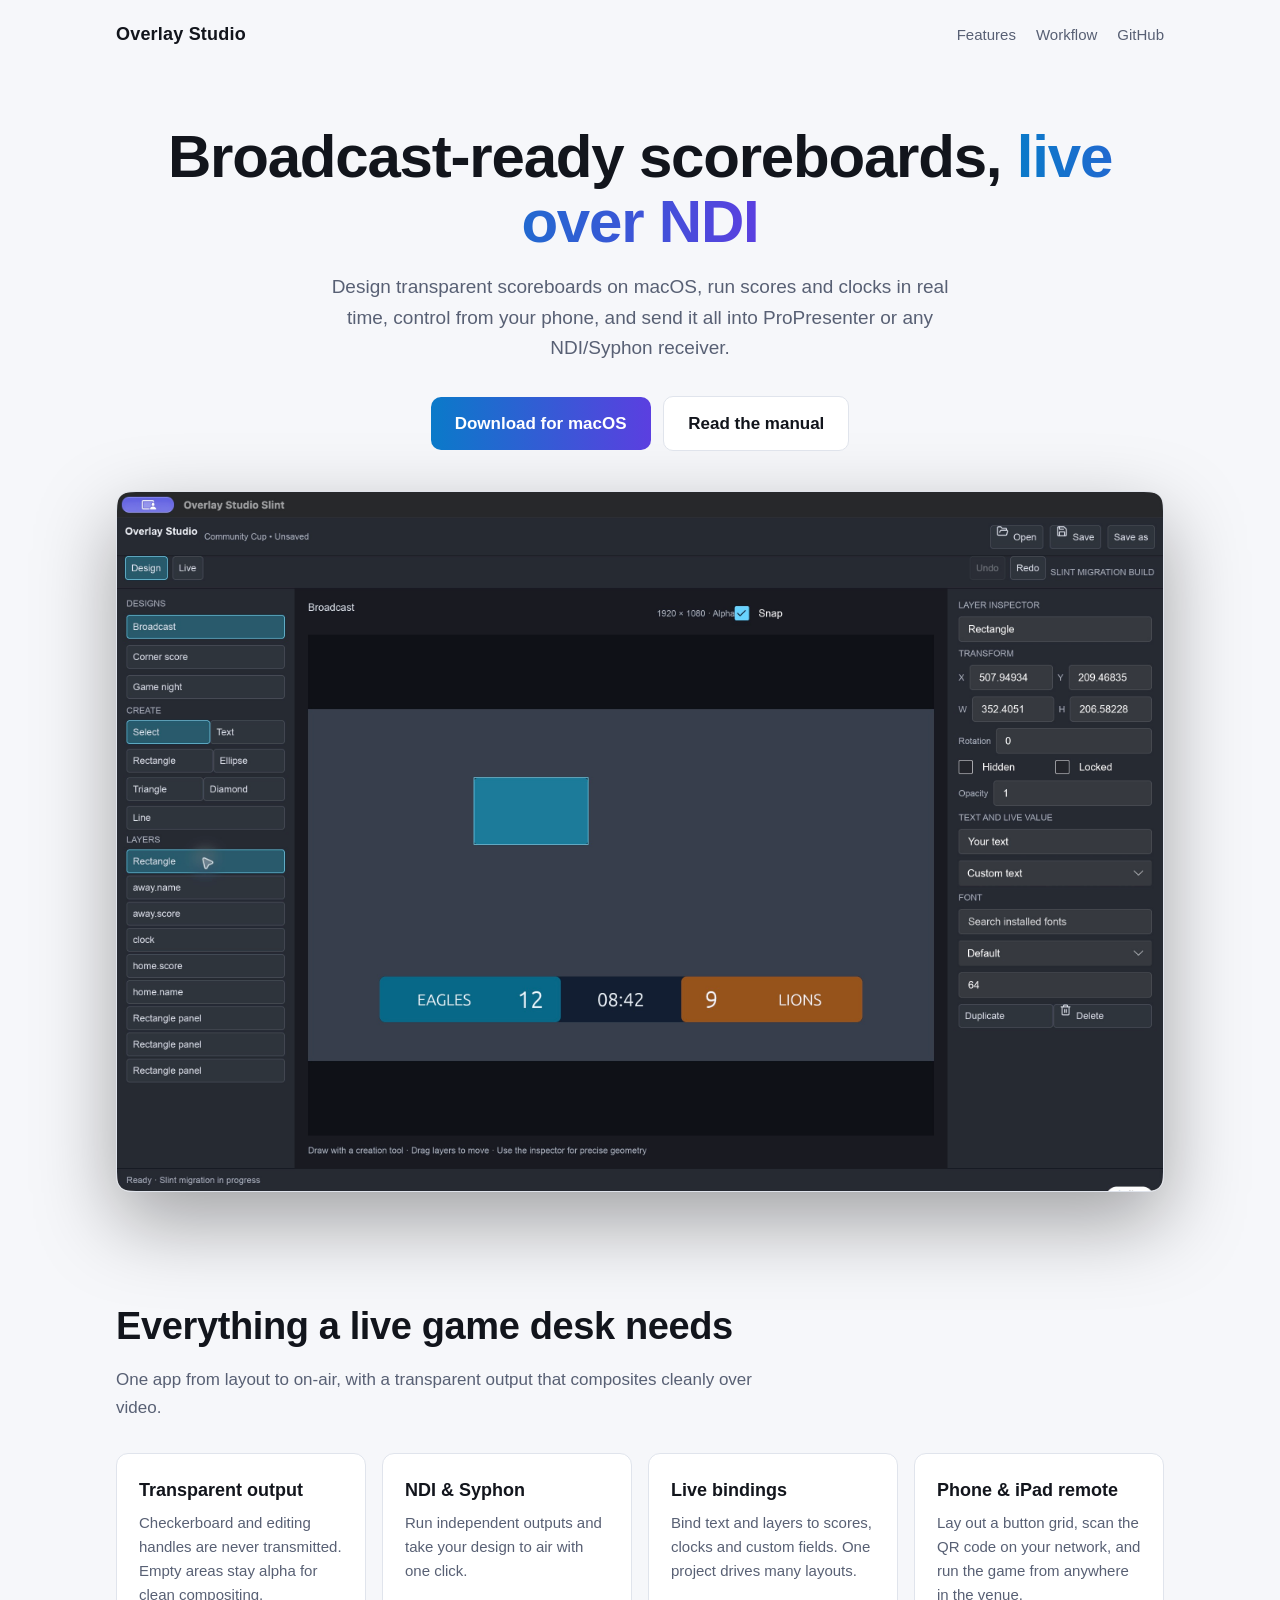
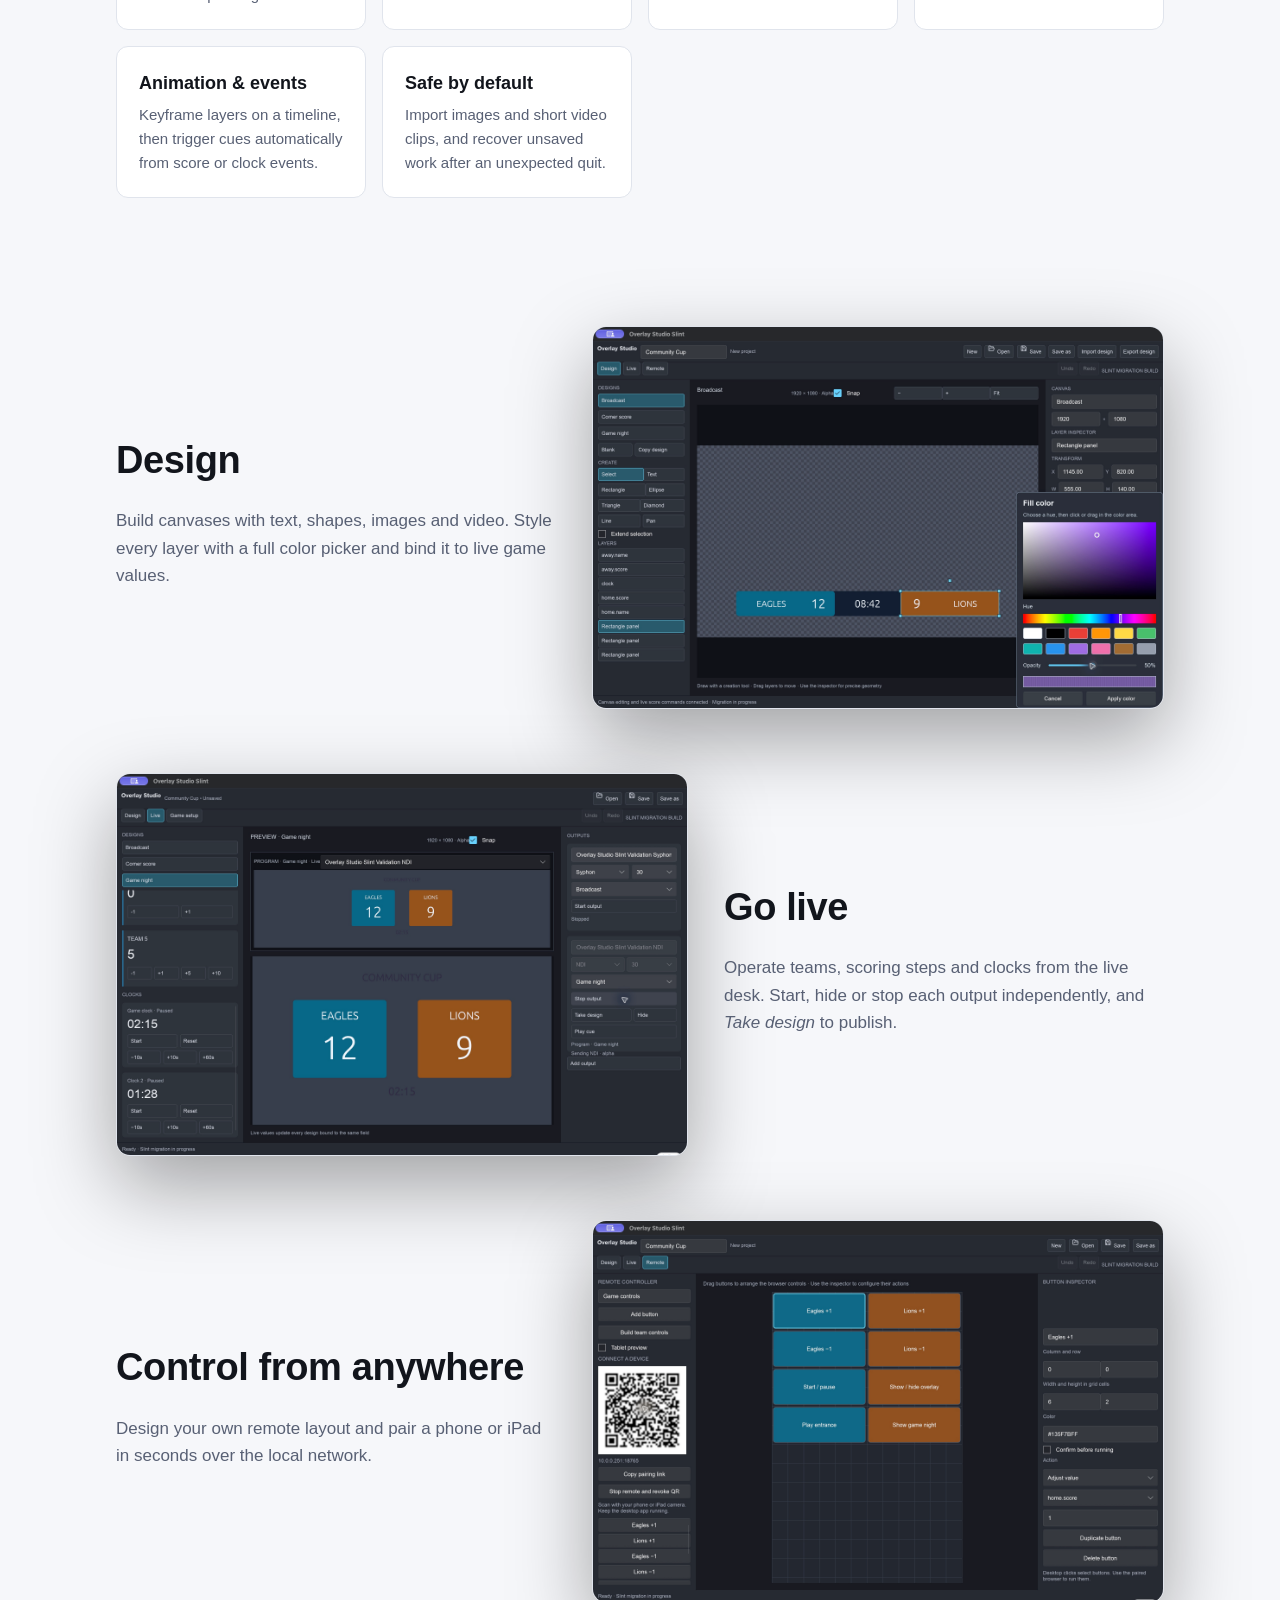
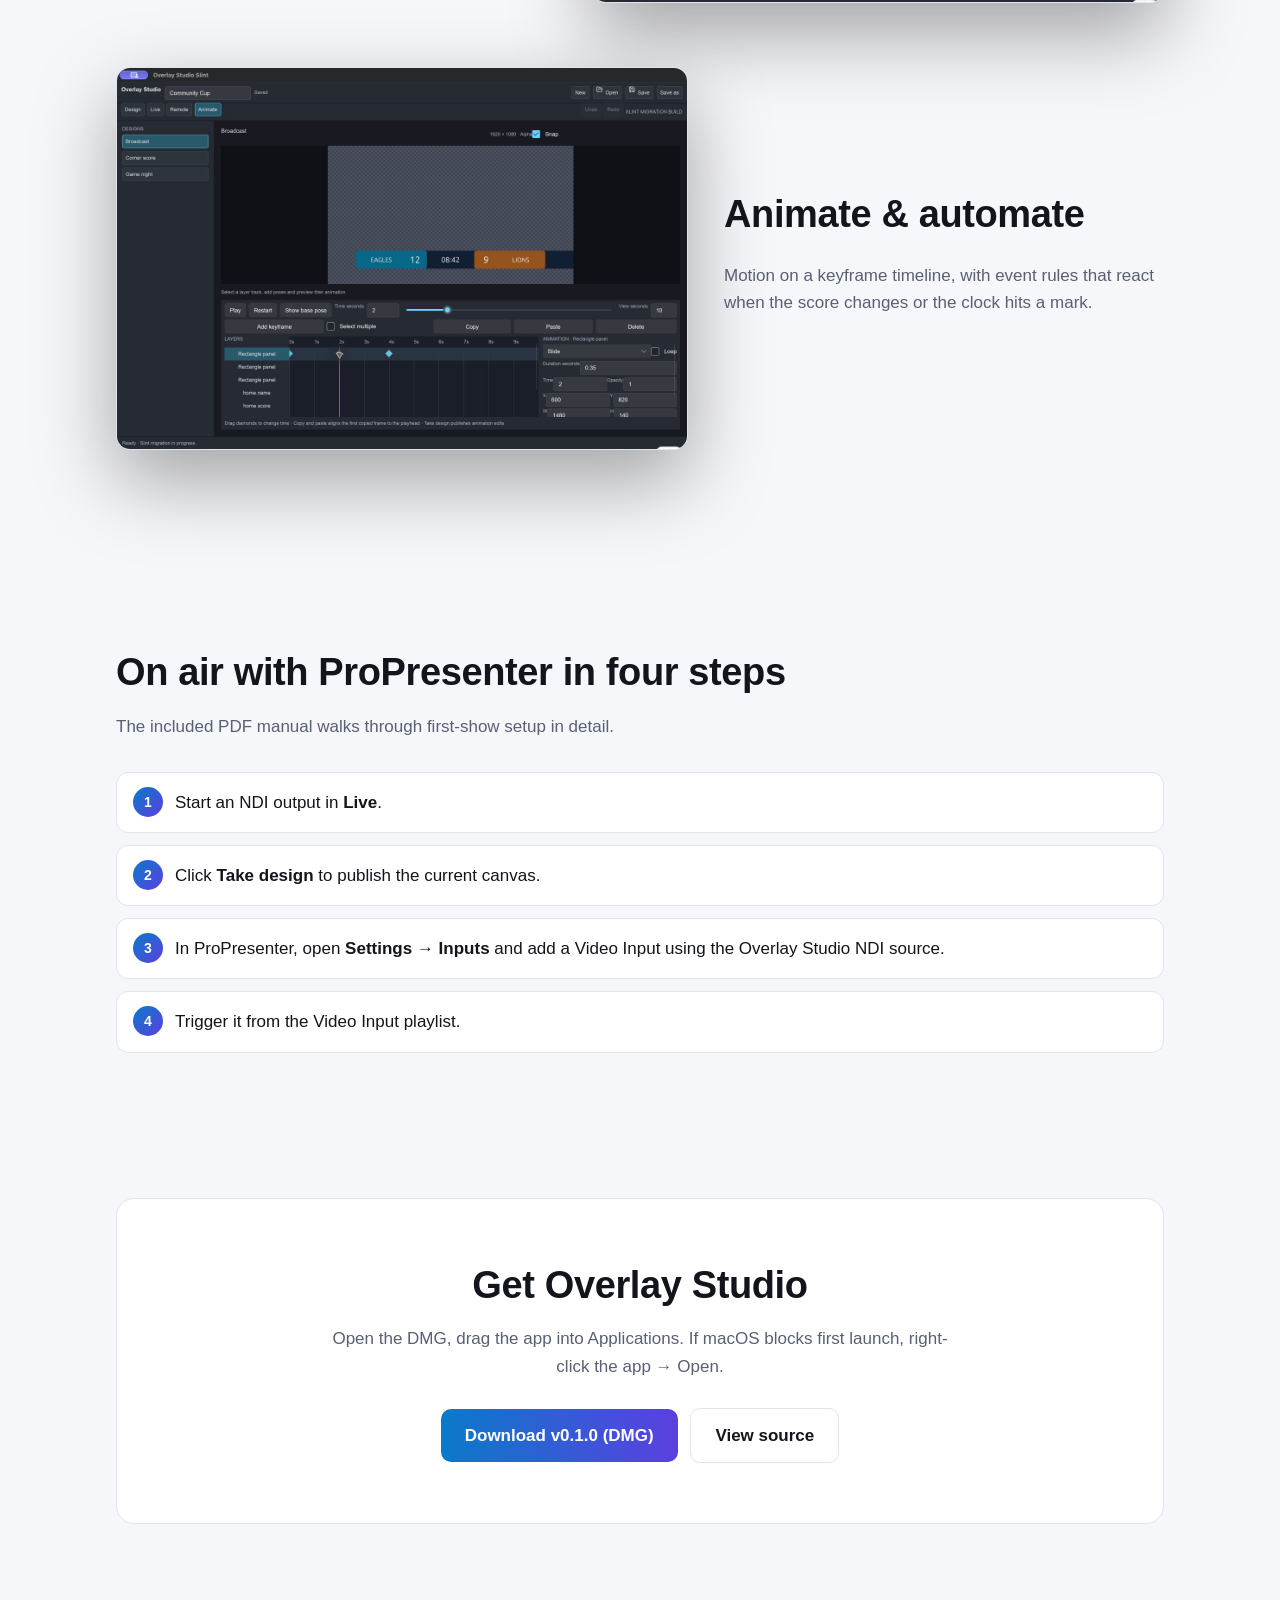
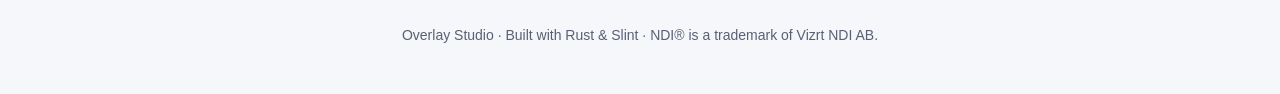
==== docs/index.html @ e518742d "Add GitHub Pages landing page. Co-Authored-By: Claude Sonnet 5.5 <noreply@anthropic.com>" ====
<!doctype html>
<html lang="en">
<head>
<meta charset="utf-8">
<meta name="viewport" content="width=device-width,initial-scale=1">
<title>Overlay Studio — Live scoreboards over NDI &amp; Syphon</title>
<meta name="description" content="Design transparent scoreboards on macOS, run scores and clocks live, control from a phone, and send graphics over NDI or Syphon into ProPresenter.">
<meta property="og:title" content="Overlay Studio">
<meta property="og:description" content="Transparent live scoreboards for macOS, sent over NDI or Syphon.">
<meta property="og:image" content="manual/screenshots/11-slint-designer.png">
<style>
:root{--bg:#0b0d12;--panel:#141821;--line:#232937;--text:#e8ebf2;--mute:#9aa3b5;--accent:#4cc2ff;--accent2:#7c5cff}
@media (prefers-color-scheme:light){:root{--bg:#f6f7fa;--panel:#fff;--line:#e0e4ec;--text:#12151c;--mute:#586074;--accent:#0a7ac9;--accent2:#5b3fe0}}
*{box-sizing:border-box}
body{margin:0;background:var(--bg);color:var(--text);font:17px/1.6 -apple-system,BlinkMacSystemFont,"Inter","Segoe UI",sans-serif}
a{color:var(--accent)}
.wrap{max-width:1080px;margin:0 auto;padding:0 16px}
nav{display:flex;justify-content:space-between;align-items:center;padding:20px 0}
nav b{font-size:18px;letter-spacing:.2px}
nav a{color:var(--mute);text-decoration:none;margin-left:20px;font-size:15px}
.hero{text-align:center;padding:56px 0 40px}
.hero h1{font-size:clamp(34px,6vw,60px);line-height:1.08;margin:0 0 18px;letter-spacing:-.02em}
.hero h1 span{background:linear-gradient(90deg,var(--accent),var(--accent2));-webkit-background-clip:text;background-clip:text;color:transparent}
.hero p{max-width:640px;margin:0 auto 28px;color:var(--mute);font-size:19px}
.btn{display:inline-block;padding:13px 24px;border-radius:10px;font-weight:600;text-decoration:none;margin:4px}
.btn.p{background:linear-gradient(90deg,var(--accent),var(--accent2));color:#fff}
.btn.s{border:1px solid var(--line);color:var(--text);background:var(--panel)}
.shot{border:1px solid var(--line);border-radius:14px;overflow:hidden;box-shadow:0 30px 80px rgba(0,0,0,.35);background:var(--panel)}
.shot img{display:block;width:100%;height:auto}
.hero .shot{margin-top:36px}
section{padding:64px 0}
h2{font-size:clamp(26px,4vw,38px);letter-spacing:-.01em;margin:0 0 10px}
.lead{color:var(--mute);margin:0 0 32px;max-width:640px}
.grid{display:grid;grid-template-columns:repeat(auto-fit,minmax(240px,1fr));gap:16px}
.card{background:var(--panel);border:1px solid var(--line);border-radius:12px;padding:22px}
.card h3{margin:0 0 6px;font-size:18px}
.card p{margin:0;color:var(--mute);font-size:15px}
.row{display:grid;grid-template-columns:1fr 1.3fr;gap:36px;align-items:center;margin-bottom:64px}
.row.rev{grid-template-columns:1.3fr 1fr}.row.rev .txt{order:2}
.row p{color:var(--mute)}
.steps{counter-reset:s;list-style:none;padding:0;display:grid;gap:12px}
.steps li{counter-increment:s;background:var(--panel);border:1px solid var(--line);border-radius:12px;padding:16px 18px 16px 58px;position:relative}
.steps li::before{content:counter(s);position:absolute;left:16px;top:14px;width:30px;height:30px;border-radius:50%;background:linear-gradient(135deg,var(--accent),var(--accent2));color:#fff;display:grid;place-items:center;font-weight:700;font-size:14px}
.cta{text-align:center;background:var(--panel);border:1px solid var(--line);border-radius:18px;padding:56px 20px}
footer{padding:36px 0 48px;color:var(--mute);font-size:14px;text-align:center}
@media(max-width:760px){.row,.row.rev{grid-template-columns:1fr}.row.rev .txt{order:0}nav a{margin-left:12px}}
</style>
</head>
<body>
<div class="wrap">
<nav><b>Overlay Studio</b><div><a href="#features">Features</a><a href="#workflow">Workflow</a><a href="https://github.com/juandozuna/overlay-studio">GitHub</a></div></nav>

<header class="hero">
<h1>Broadcast-ready scoreboards, <span>live over NDI</span></h1>
<p>Design transparent scoreboards on macOS, run scores and clocks in real time, control from your phone, and send it all into ProPresenter or any NDI/Syphon receiver.</p>
<a class="btn p" href="https://github.com/juandozuna/overlay-studio/releases/tag/v0.1.0">Download for macOS</a>
<a class="btn s" href="manual/output/Overlay%20Studio%20Instruction%20Manual.pdf">Read the manual</a>
<div class="shot"><img src="manual/screenshots/11-slint-designer.png" alt="Overlay Studio design workspace with a scoreboard canvas"></div>
</header>

<section id="features">
<h2>Everything a live game desk needs</h2>
<p class="lead">One app from layout to on-air, with a transparent output that composites cleanly over video.</p>
<div class="grid">
<div class="card"><h3>Transparent output</h3><p>Checkerboard and editing handles are never transmitted. Empty areas stay alpha for clean compositing.</p></div>
<div class="card"><h3>NDI &amp; Syphon</h3><p>Run independent outputs and take your design to air with one click.</p></div>
<div class="card"><h3>Live bindings</h3><p>Bind text and layers to scores, clocks and custom fields. One project drives many layouts.</p></div>
<div class="card"><h3>Phone &amp; iPad remote</h3><p>Lay out a button grid, scan the QR code on your network, and run the game from anywhere in the venue.</p></div>
<div class="card"><h3>Animation &amp; events</h3><p>Keyframe layers on a timeline, then trigger cues automatically from score or clock events.</p></div>
<div class="card"><h3>Safe by default</h3><p>Import images and short video clips, and recover unsaved work after an unexpected quit.</p></div>
</div>
</section>

<section id="tour">
<div class="row"><div class="txt"><h2>Design</h2><p>Build canvases with text, shapes, images and video. Style every layer with a full color picker and bind it to live game values.</p></div>
<div class="shot"><img loading="lazy" src="manual/screenshots/18-slint-color-picker.png" alt="Layer color picker"></div></div>
<div class="row rev"><div class="txt"><h2>Go live</h2><p>Operate teams, scoring steps and clocks from the live desk. Start, hide or stop each output independently, and <i>Take design</i> to publish.</p></div>
<div class="shot"><img loading="lazy" src="manual/screenshots/14-slint-live.png" alt="Live desk and outputs"></div></div>
<div class="row"><div class="txt"><h2>Control from anywhere</h2><p>Design your own remote layout and pair a phone or iPad in seconds over the local network.</p></div>
<div class="shot"><img loading="lazy" src="manual/screenshots/16-slint-remote.png" alt="Remote controller layout"></div></div>
<div class="row rev"><div class="txt"><h2>Animate &amp; automate</h2><p>Motion on a keyframe timeline, with event rules that react when the score changes or the clock hits a mark.</p></div>
<div class="shot"><img loading="lazy" src="manual/screenshots/19-slint-timeline.png" alt="Animation timeline"></div></div>
</section>

<section id="workflow">
<h2>On air with ProPresenter in four steps</h2>
<p class="lead">The included PDF manual walks through first-show setup in detail.</p>
<ol class="steps">
<li>Start an NDI output in <b>Live</b>.</li>
<li>Click <b>Take design</b> to publish the current canvas.</li>
<li>In ProPresenter, open <b>Settings → Inputs</b> and add a Video Input using the Overlay Studio NDI source.</li>
<li>Trigger it from the Video Input playlist.</li>
</ol>
</section>

<section>
<div class="cta"><h2>Get Overlay Studio</h2><p class="lead" style="margin:0 auto 24px">Open the DMG, drag the app into Applications. If macOS blocks first launch, right-click the app → Open.</p>
<a class="btn p" href="https://github.com/juandozuna/overlay-studio/releases/tag/v0.1.0">Download v0.1.0 (DMG)</a>
<a class="btn s" href="https://github.com/juandozuna/overlay-studio">View source</a></div>
</section>
<footer>Overlay Studio · Built with Rust &amp; Slint · NDI® is a trademark of Vizrt NDI AB.</footer>
</div>
</body>
</html>
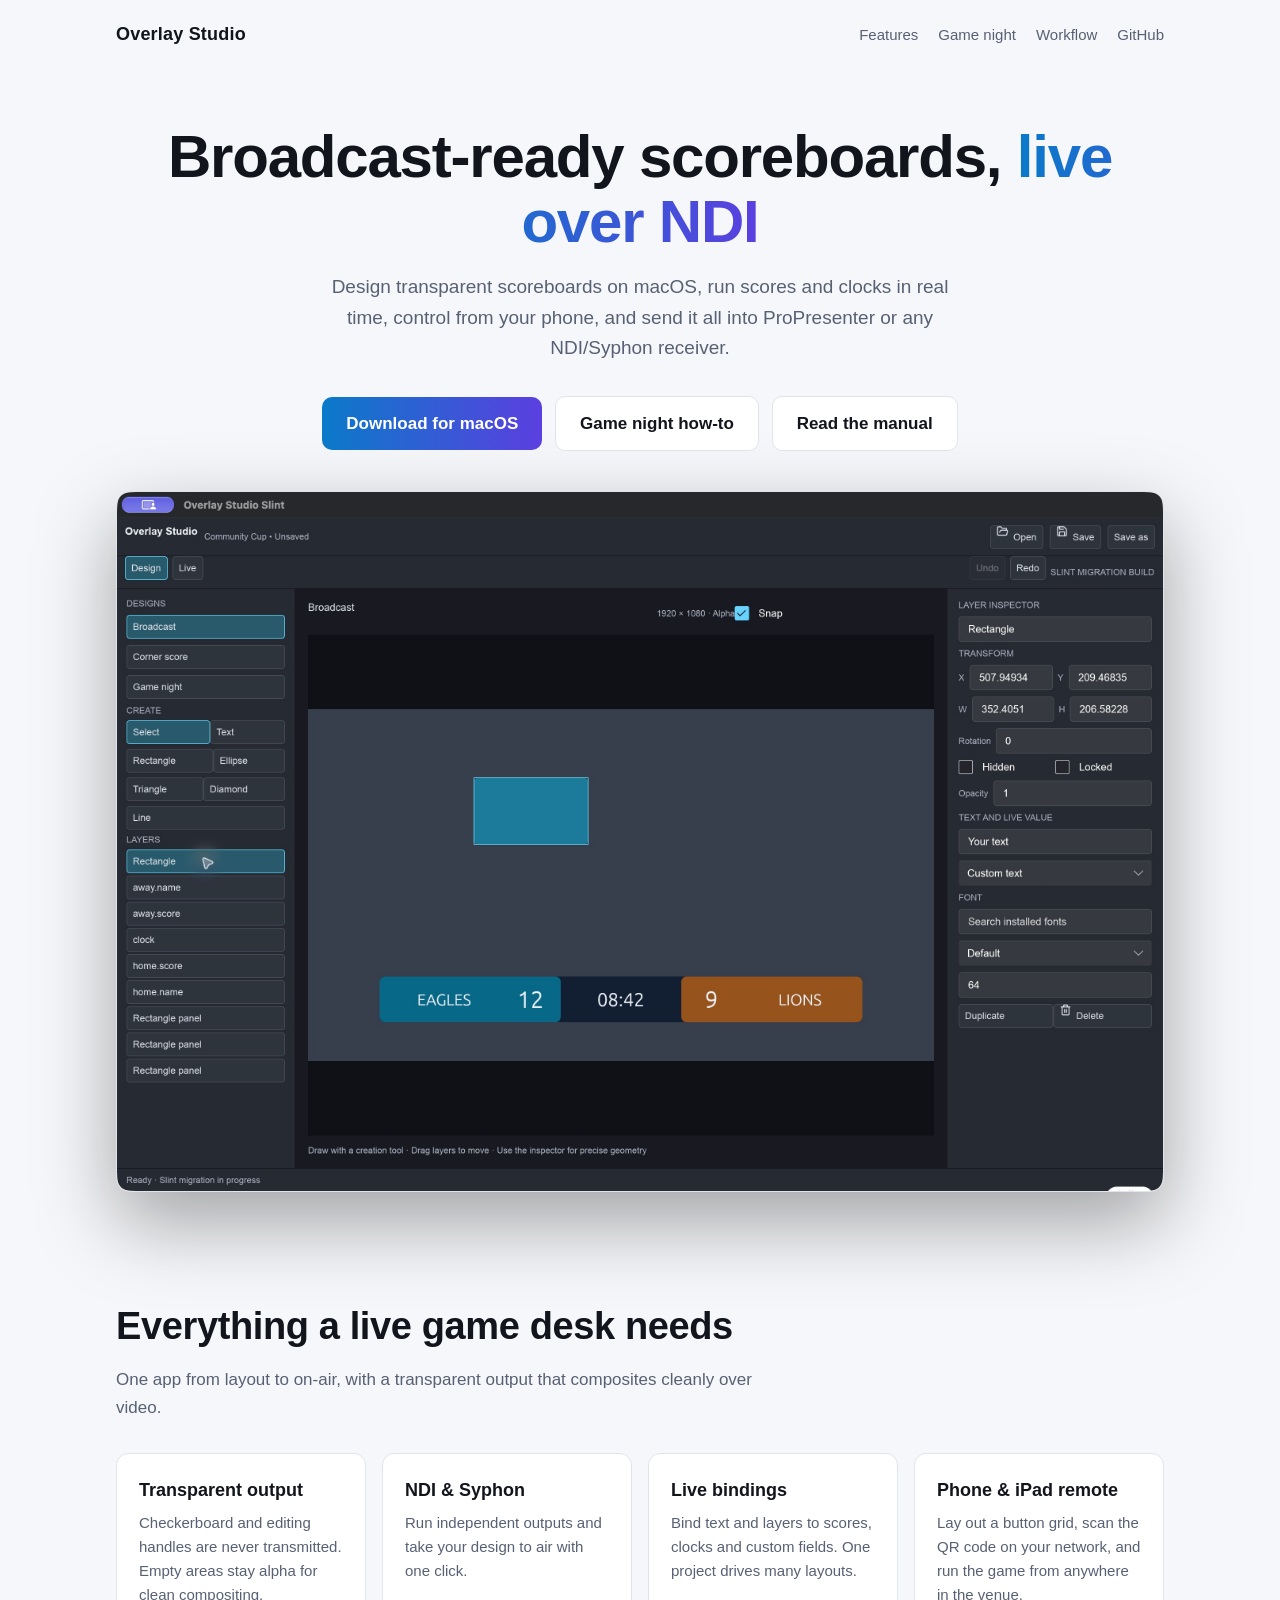
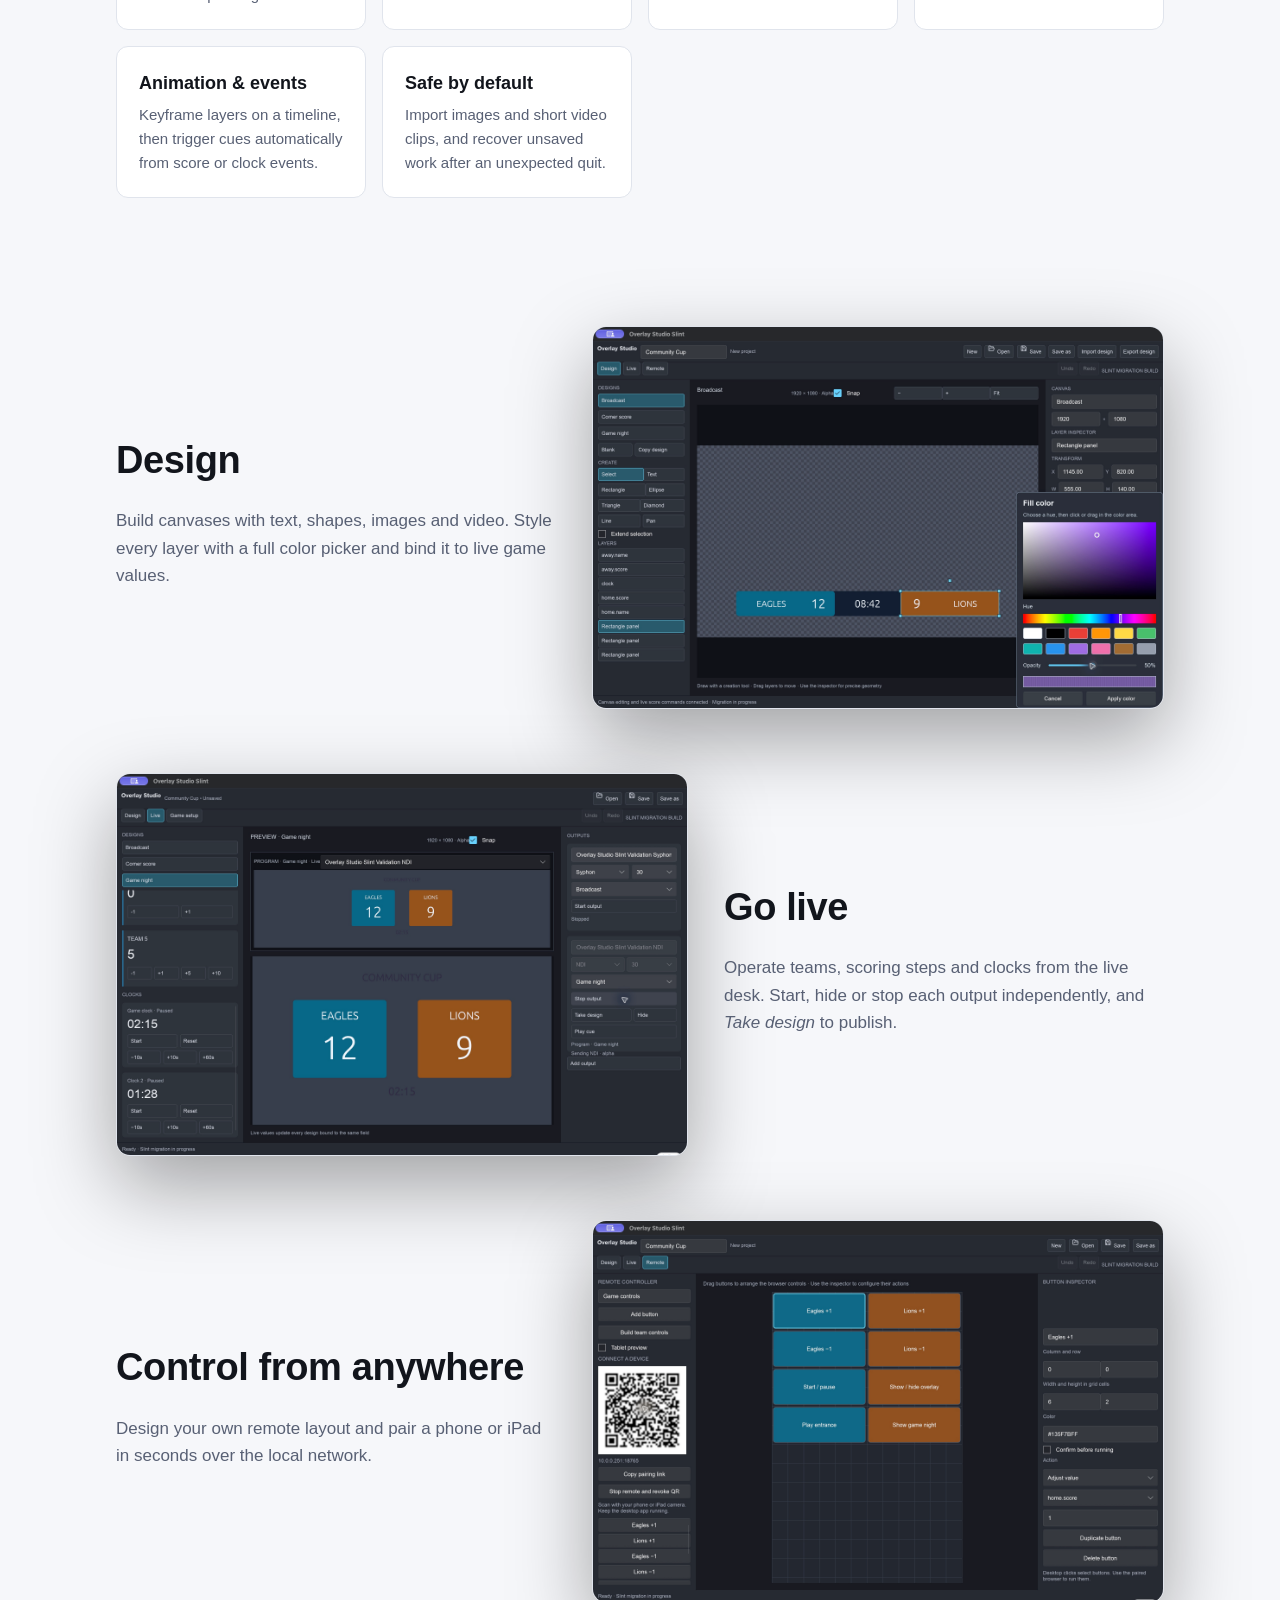
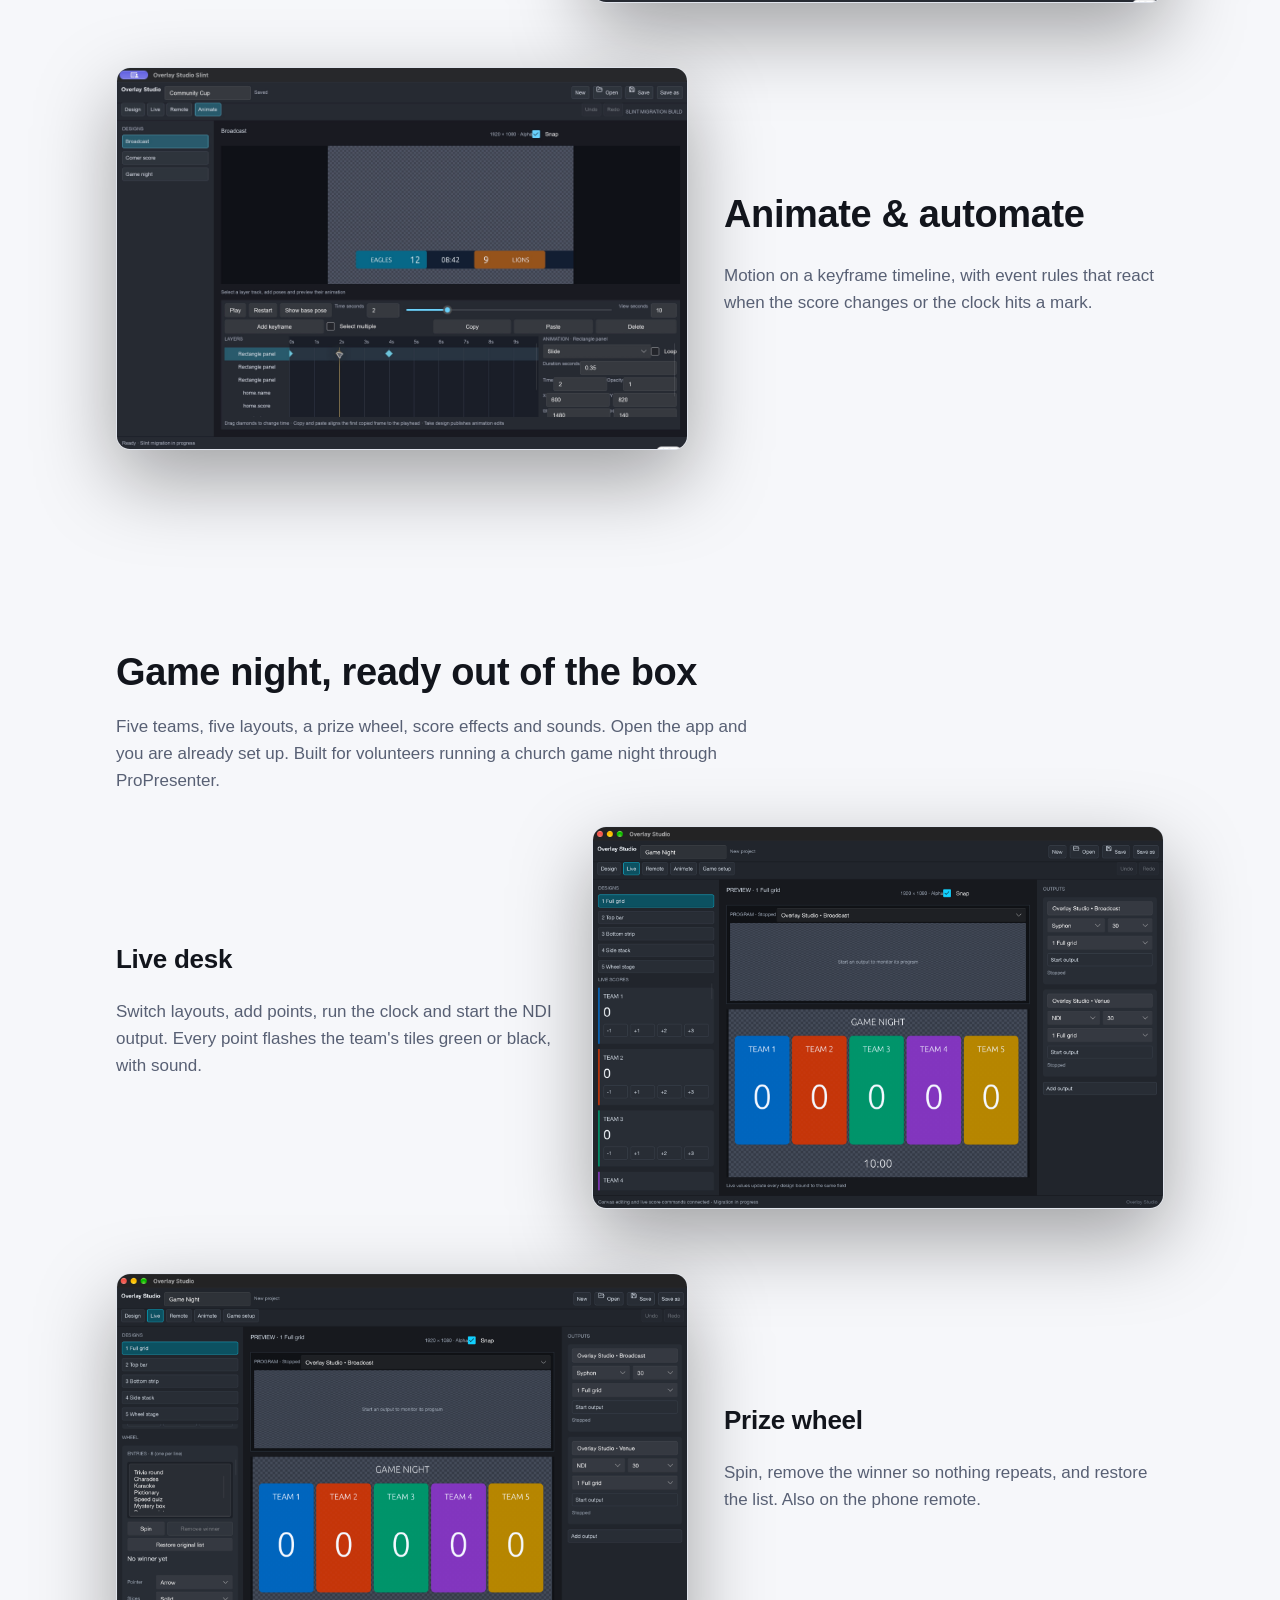
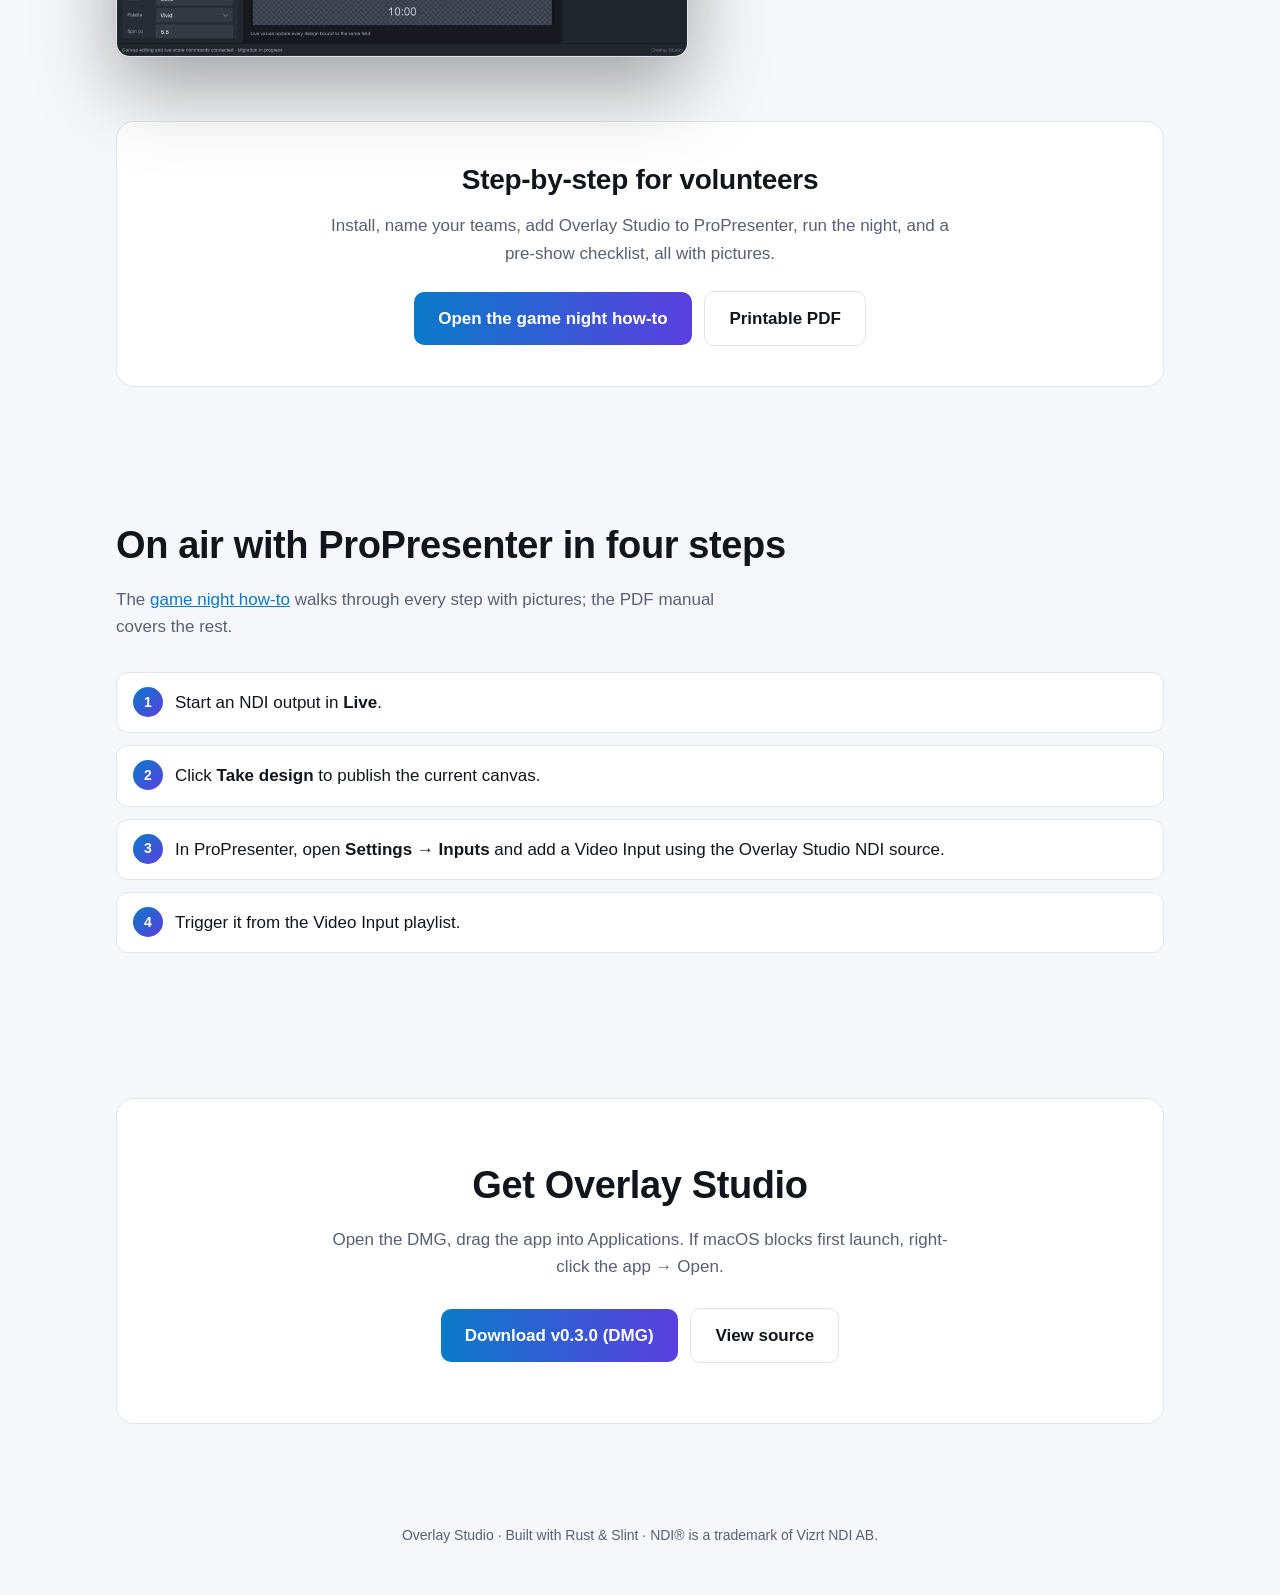
==== commit efa6249d: "Release 0.3.0: game night how-to for ProPresenter, site and DMG update Adds a picture-based voluntee" ====
--- a/docs/index.html
+++ b/docs/index.html
@@ -48,12 +48,13 @@
 </head>
 <body>
 <div class="wrap">
-<nav><b>Overlay Studio</b><div><a href="#features">Features</a><a href="#workflow">Workflow</a><a href="https://github.com/juandozuna/overlay-studio">GitHub</a></div></nav>
+<nav><b>Overlay Studio</b><div><a href="#features">Features</a><a href="#gamenight">Game night</a><a href="#workflow">Workflow</a><a href="https://github.com/juandozuna/overlay-studio">GitHub</a></div></nav>
 
 <header class="hero">
 <h1>Broadcast-ready scoreboards, <span>live over NDI</span></h1>
 <p>Design transparent scoreboards on macOS, run scores and clocks in real time, control from your phone, and send it all into ProPresenter or any NDI/Syphon receiver.</p>
-<a class="btn p" href="https://github.com/juandozuna/overlay-studio/releases/tag/v0.1.0">Download for macOS</a>
+<a class="btn p" href="https://github.com/juandozuna/overlay-studio/releases/latest">Download for macOS</a>
+<a class="btn s" href="guides/game-night-propresenter.html">Game night how-to</a>
 <a class="btn s" href="manual/output/Overlay%20Studio%20Instruction%20Manual.pdf">Read the manual</a>
 <div class="shot"><img src="manual/screenshots/11-slint-designer.png" alt="Overlay Studio design workspace with a scoreboard canvas"></div>
 </header>
@@ -82,9 +83,21 @@
 <div class="shot"><img loading="lazy" src="manual/screenshots/19-slint-timeline.png" alt="Animation timeline"></div></div>
 </section>
 
+<section id="gamenight">
+<h2>Game night, ready out of the box</h2>
+<p class="lead">Five teams, five layouts, a prize wheel, score effects and sounds. Open the app and you are already set up. Built for volunteers running a church game night through ProPresenter.</p>
+<div class="row"><div class="txt"><h2 style="font-size:26px">Live desk</h2><p>Switch layouts, add points, run the clock and start the NDI output. Every point flashes the team's tiles green or black, with sound.</p></div>
+<div class="shot"><img loading="lazy" src="guides/img/gn-live.png" alt="Game Night live desk with five teams"></div></div>
+<div class="row rev"><div class="txt"><h2 style="font-size:26px">Prize wheel</h2><p>Spin, remove the winner so nothing repeats, and restore the list. Also on the phone remote.</p></div>
+<div class="shot"><img loading="lazy" src="guides/img/gn-wheel.png" alt="Wheel panel with entries and spin controls"></div></div>
+<div class="cta" style="padding:36px 20px"><h2 style="font-size:28px">Step-by-step for volunteers</h2><p class="lead" style="margin:0 auto 20px">Install, name your teams, add Overlay Studio to ProPresenter, run the night, and a pre-show checklist, all with pictures.</p>
+<a class="btn p" href="guides/game-night-propresenter.html">Open the game night how-to</a>
+<a class="btn s" href="guides/Game%20Night%20ProPresenter%20Guide.pdf">Printable PDF</a></div>
+</section>
+
 <section id="workflow">
 <h2>On air with ProPresenter in four steps</h2>
-<p class="lead">The included PDF manual walks through first-show setup in detail.</p>
+<p class="lead">The <a href="guides/game-night-propresenter.html">game night how-to</a> walks through every step with pictures; the PDF manual covers the rest.</p>
 <ol class="steps">
 <li>Start an NDI output in <b>Live</b>.</li>
 <li>Click <b>Take design</b> to publish the current canvas.</li>
@@ -95,7 +108,7 @@
 
 <section>
 <div class="cta"><h2>Get Overlay Studio</h2><p class="lead" style="margin:0 auto 24px">Open the DMG, drag the app into Applications. If macOS blocks first launch, right-click the app → Open.</p>
-<a class="btn p" href="https://github.com/juandozuna/overlay-studio/releases/tag/v0.1.0">Download v0.1.0 (DMG)</a>
+<a class="btn p" href="https://github.com/juandozuna/overlay-studio/releases/latest">Download v0.3.0 (DMG)</a>
 <a class="btn s" href="https://github.com/juandozuna/overlay-studio">View source</a></div>
 </section>
 <footer>Overlay Studio · Built with Rust &amp; Slint · NDI® is a trademark of Vizrt NDI AB.</footer>
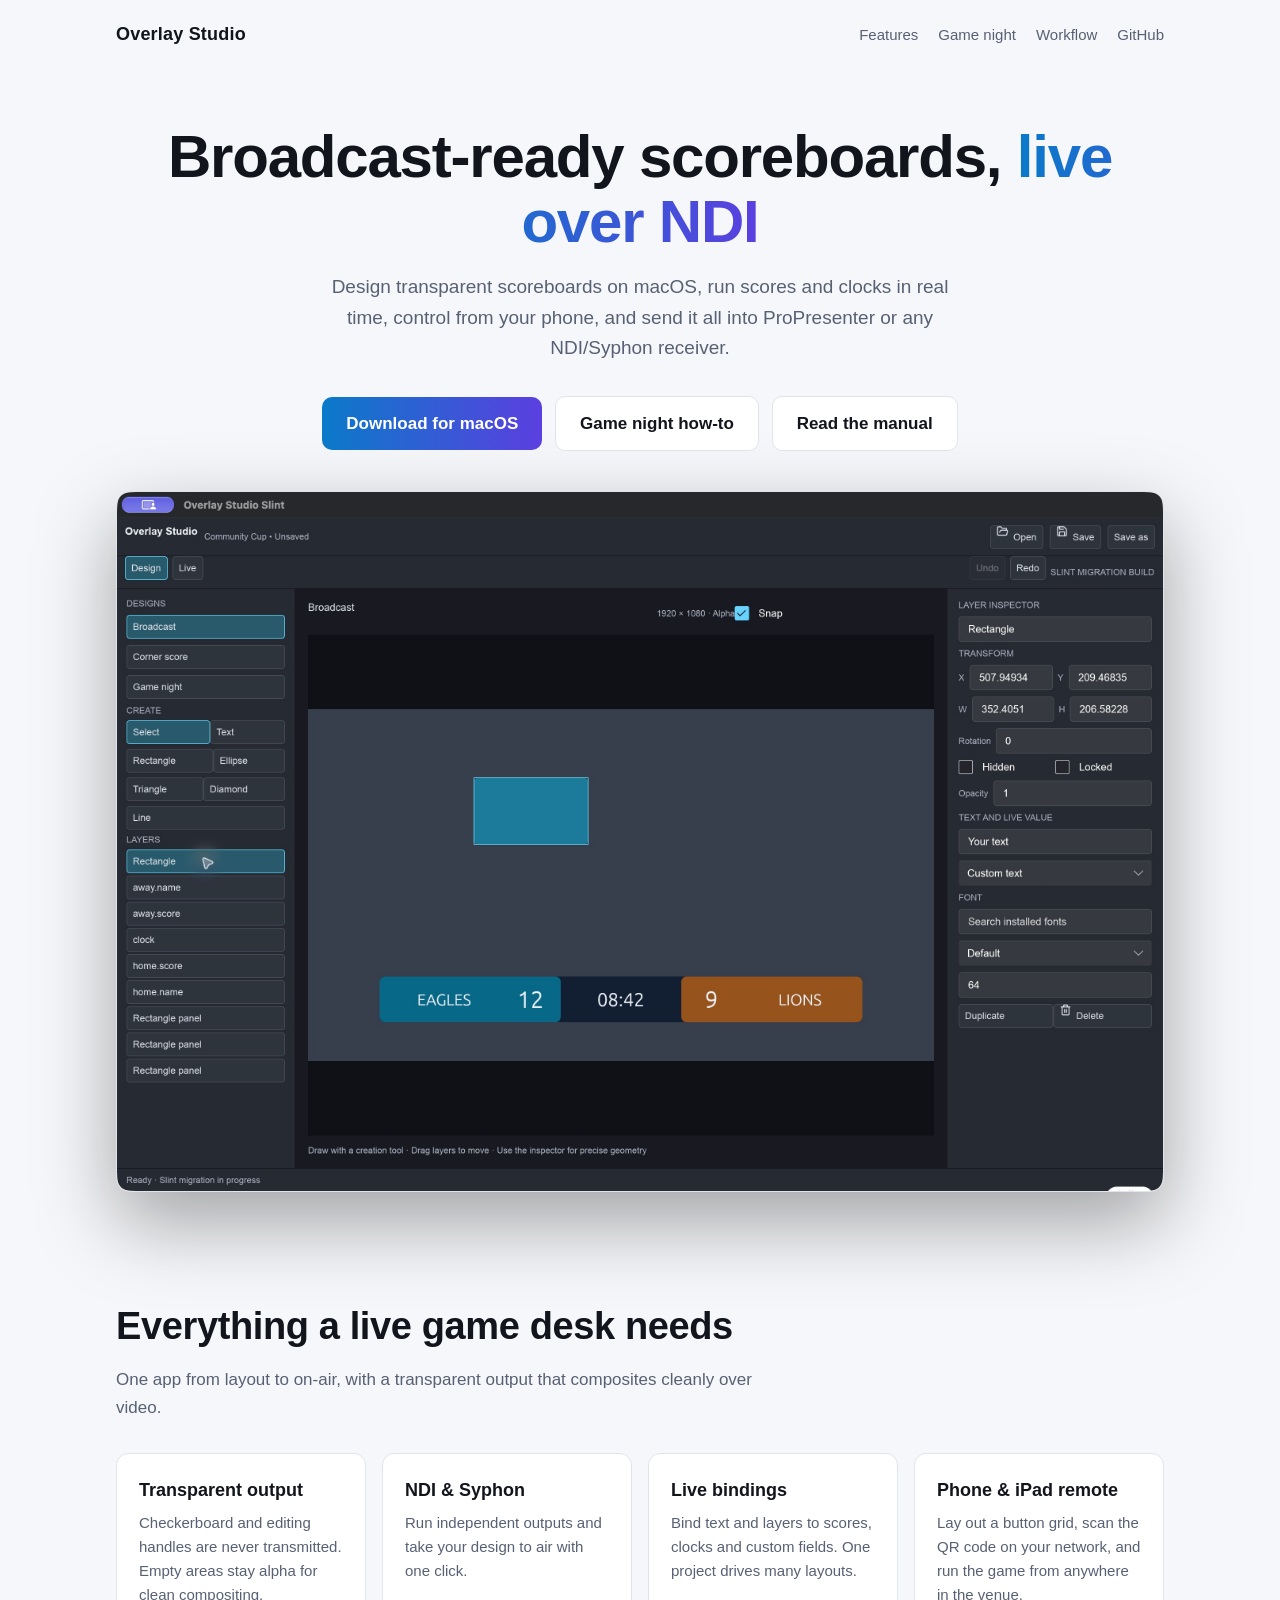
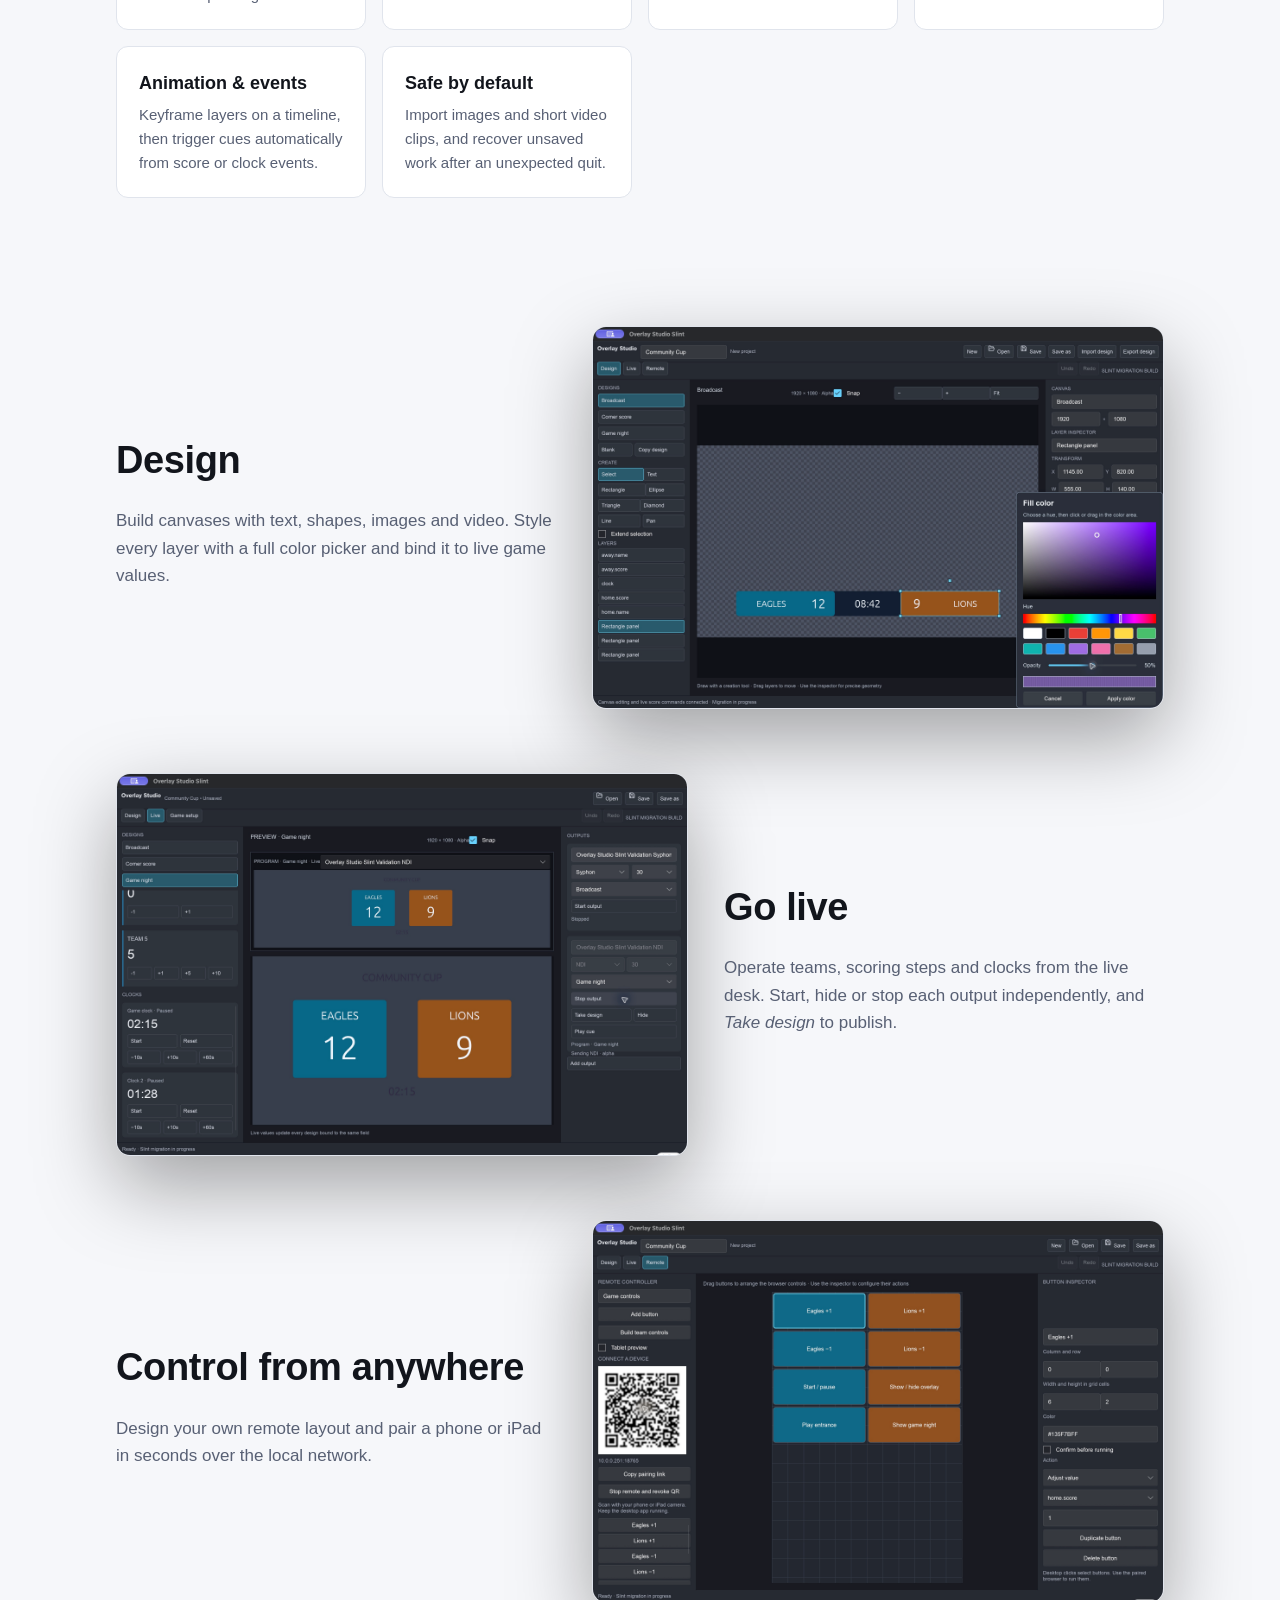
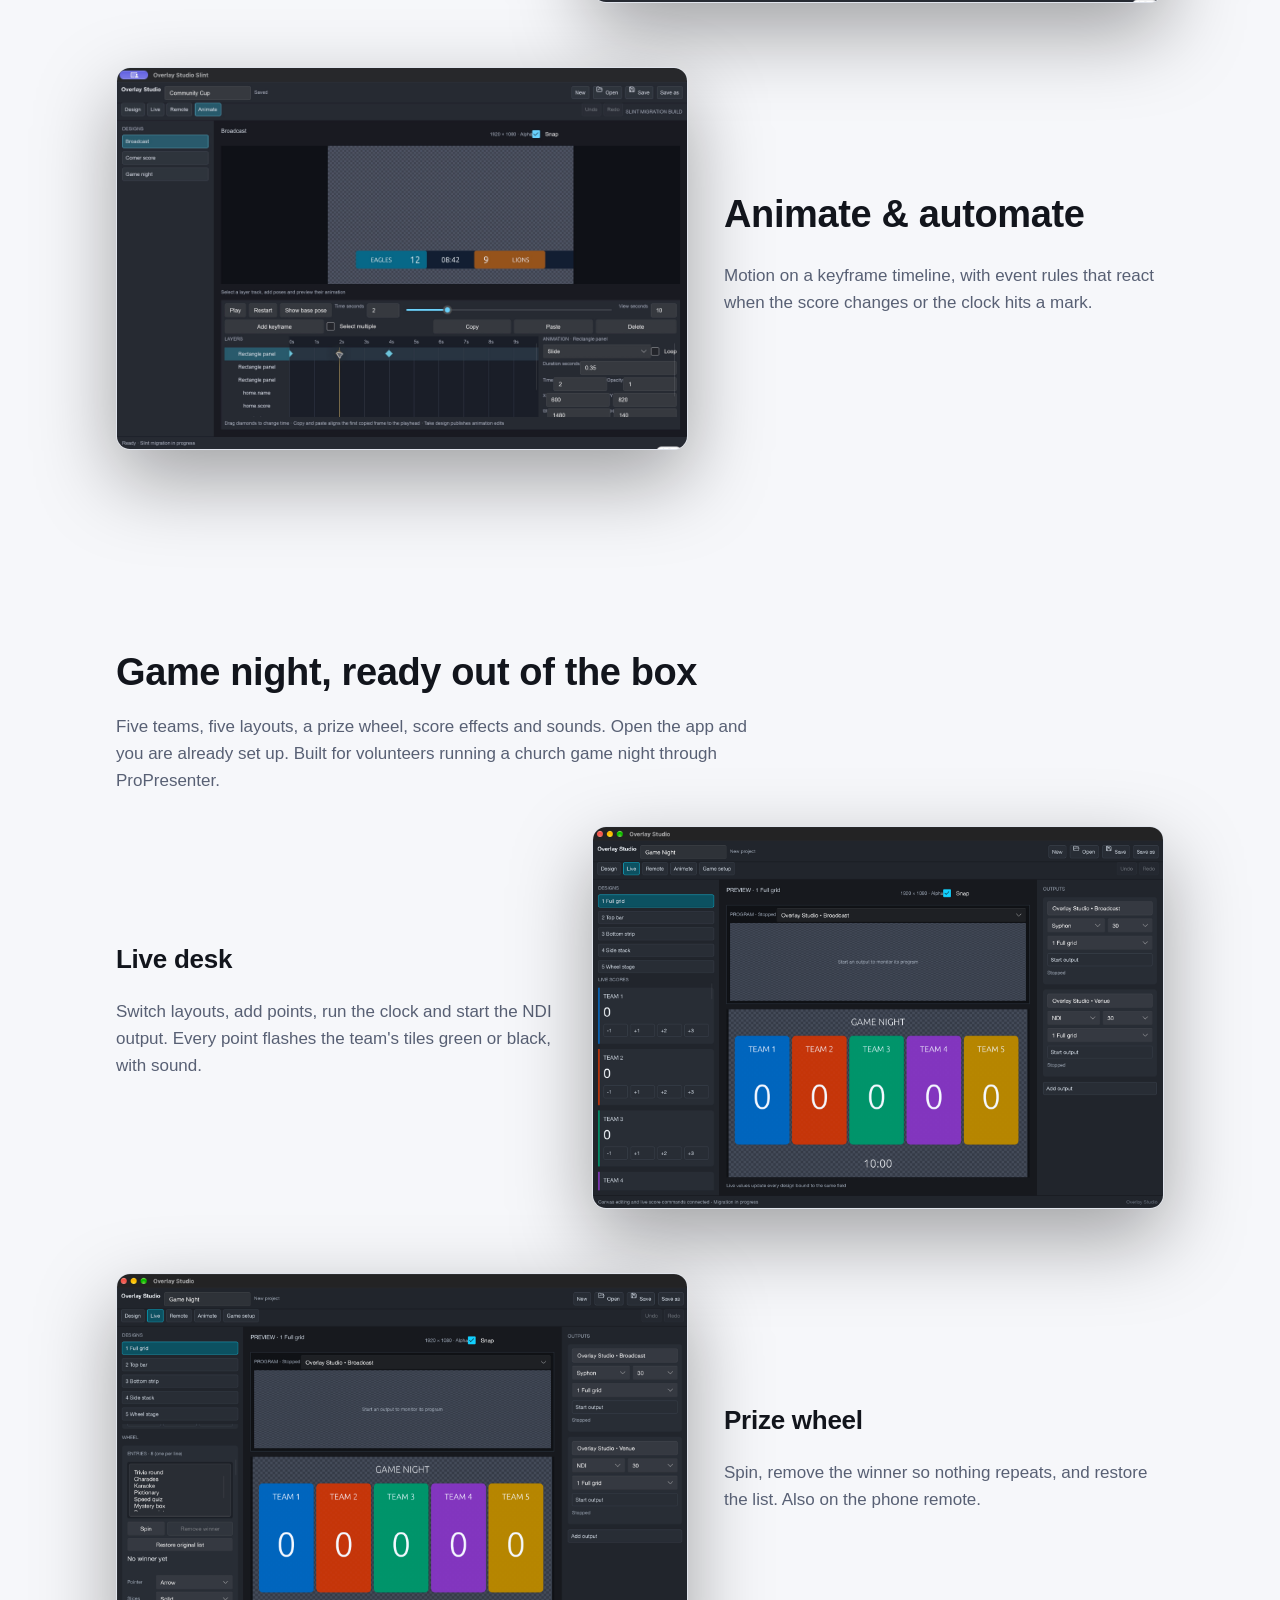
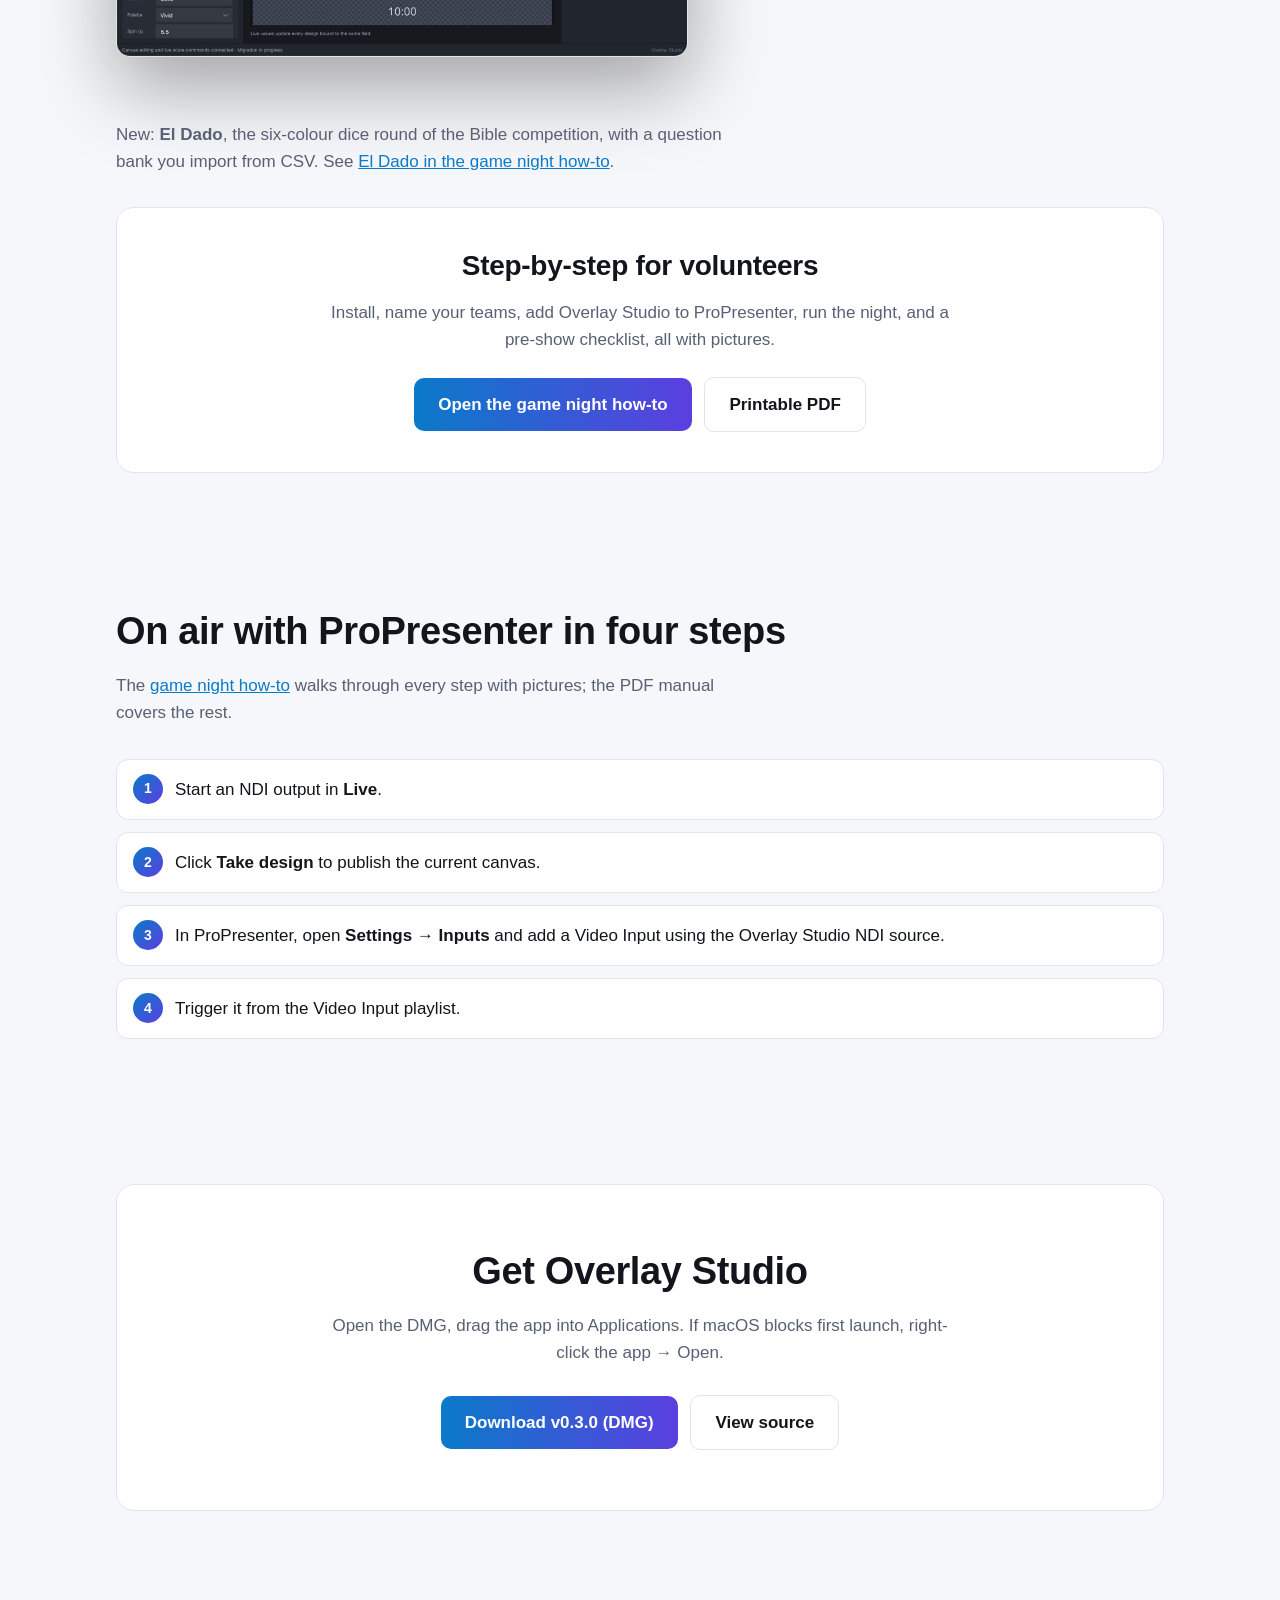
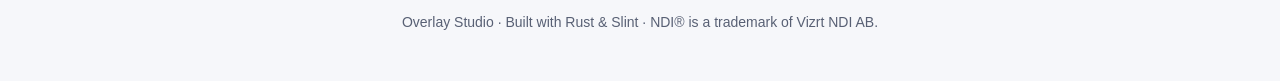
==== commit 56053973: "Landing page: link to El Dado in the game night section Co-Authored-By: Claude Haiku 5.5 <noreply@an" ====
--- a/docs/index.html
+++ b/docs/index.html
@@ -90,6 +90,7 @@
 <div class="shot"><img loading="lazy" src="guides/img/gn-live.png" alt="Game Night live desk with five teams"></div></div>
 <div class="row rev"><div class="txt"><h2 style="font-size:26px">Prize wheel</h2><p>Spin, remove the winner so nothing repeats, and restore the list. Also on the phone remote.</p></div>
 <div class="shot"><img loading="lazy" src="guides/img/gn-wheel.png" alt="Wheel panel with entries and spin controls"></div></div>
+<p class="lead">New: <b>El Dado</b>, the six-colour dice round of the Bible competition, with a question bank you import from CSV. See <a href="guides/game-night-propresenter.html#dado">El Dado in the game night how-to</a>.</p>
 <div class="cta" style="padding:36px 20px"><h2 style="font-size:28px">Step-by-step for volunteers</h2><p class="lead" style="margin:0 auto 20px">Install, name your teams, add Overlay Studio to ProPresenter, run the night, and a pre-show checklist, all with pictures.</p>
 <a class="btn p" href="guides/game-night-propresenter.html">Open the game night how-to</a>
 <a class="btn s" href="guides/Game%20Night%20ProPresenter%20Guide.pdf">Printable PDF</a></div>
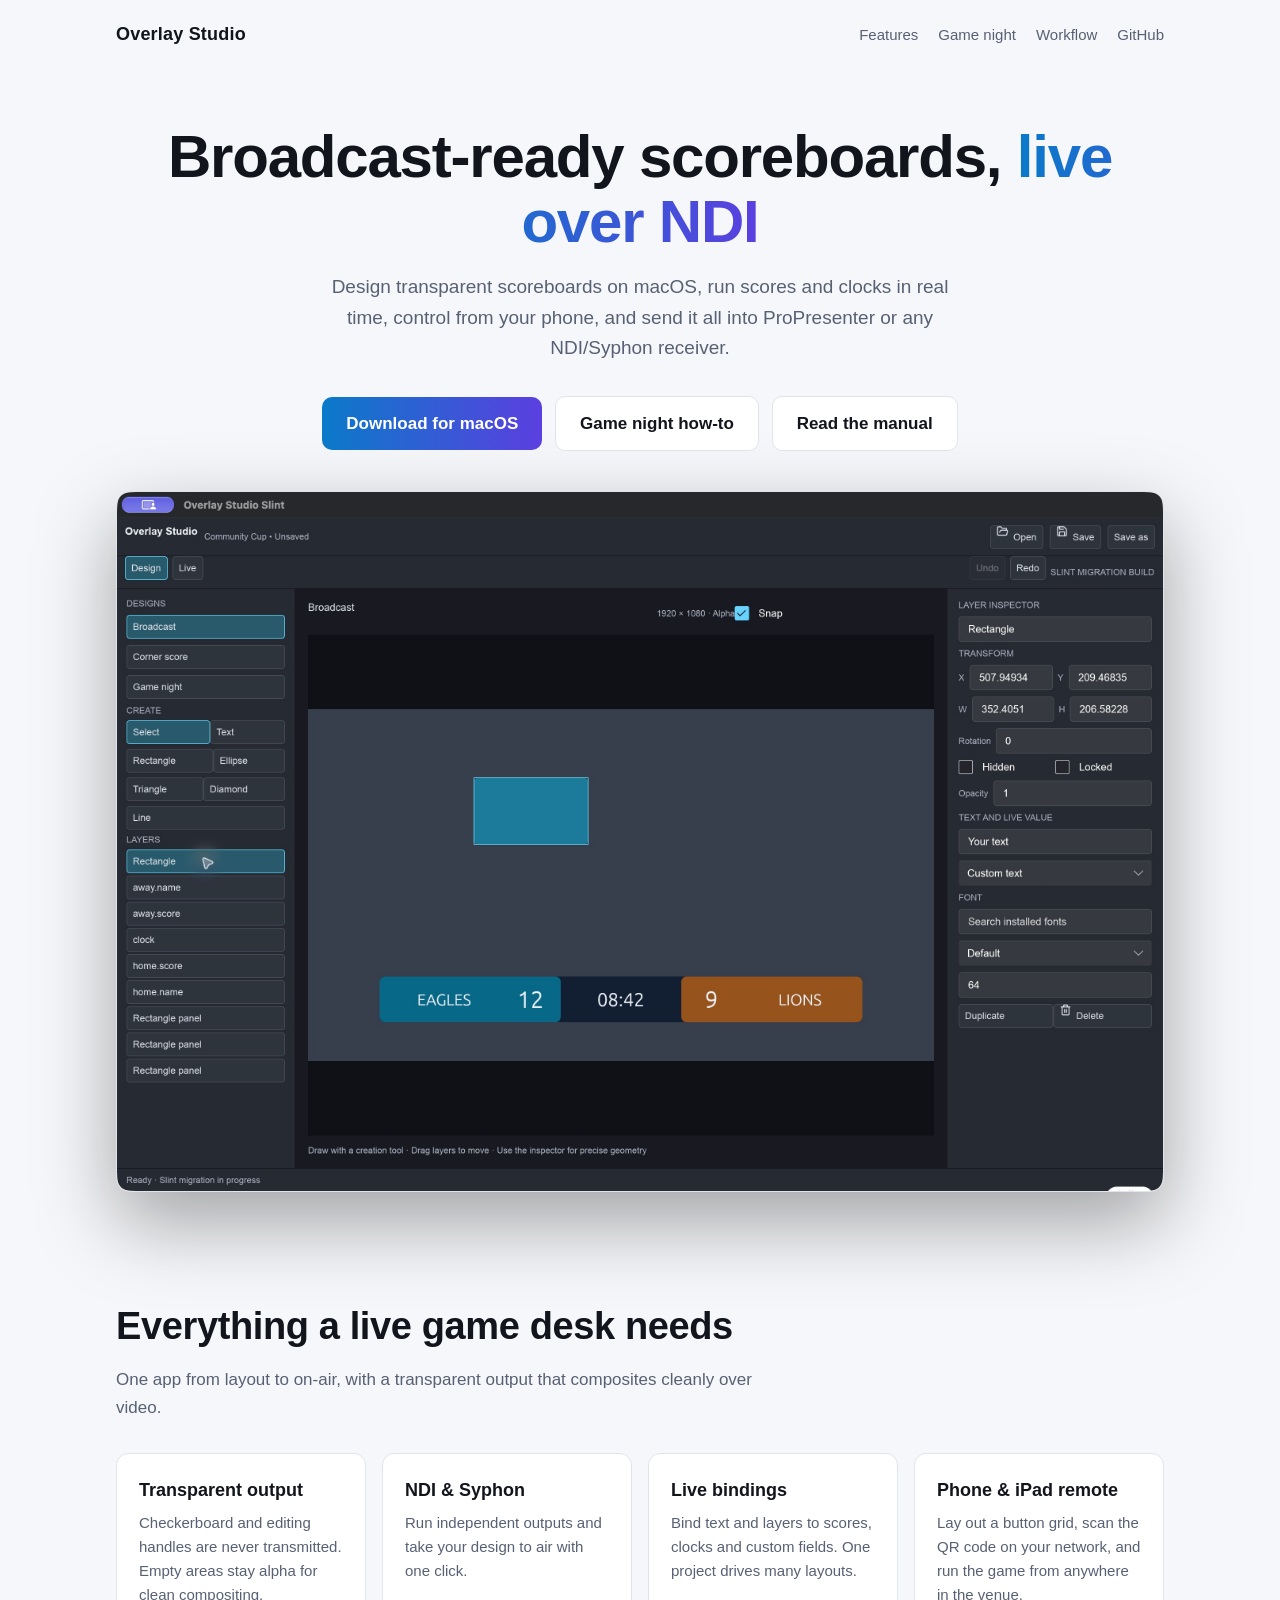
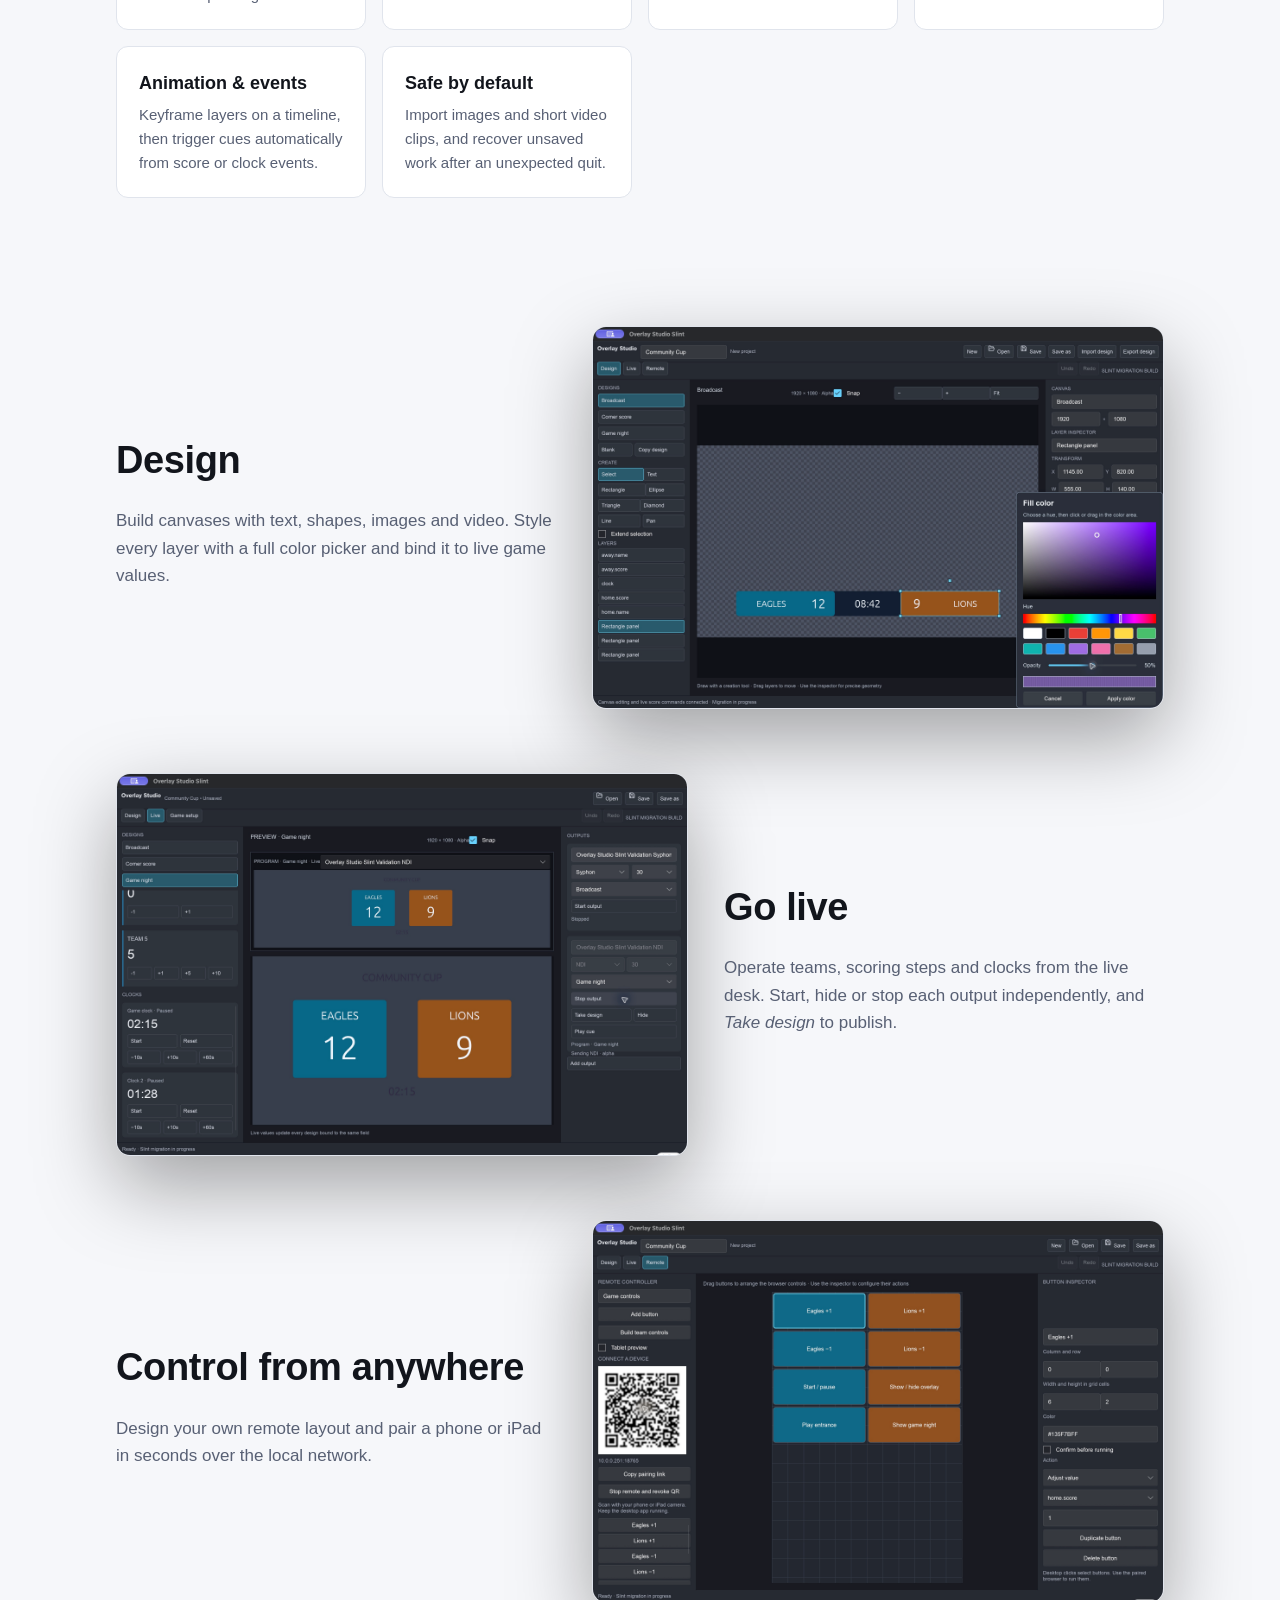
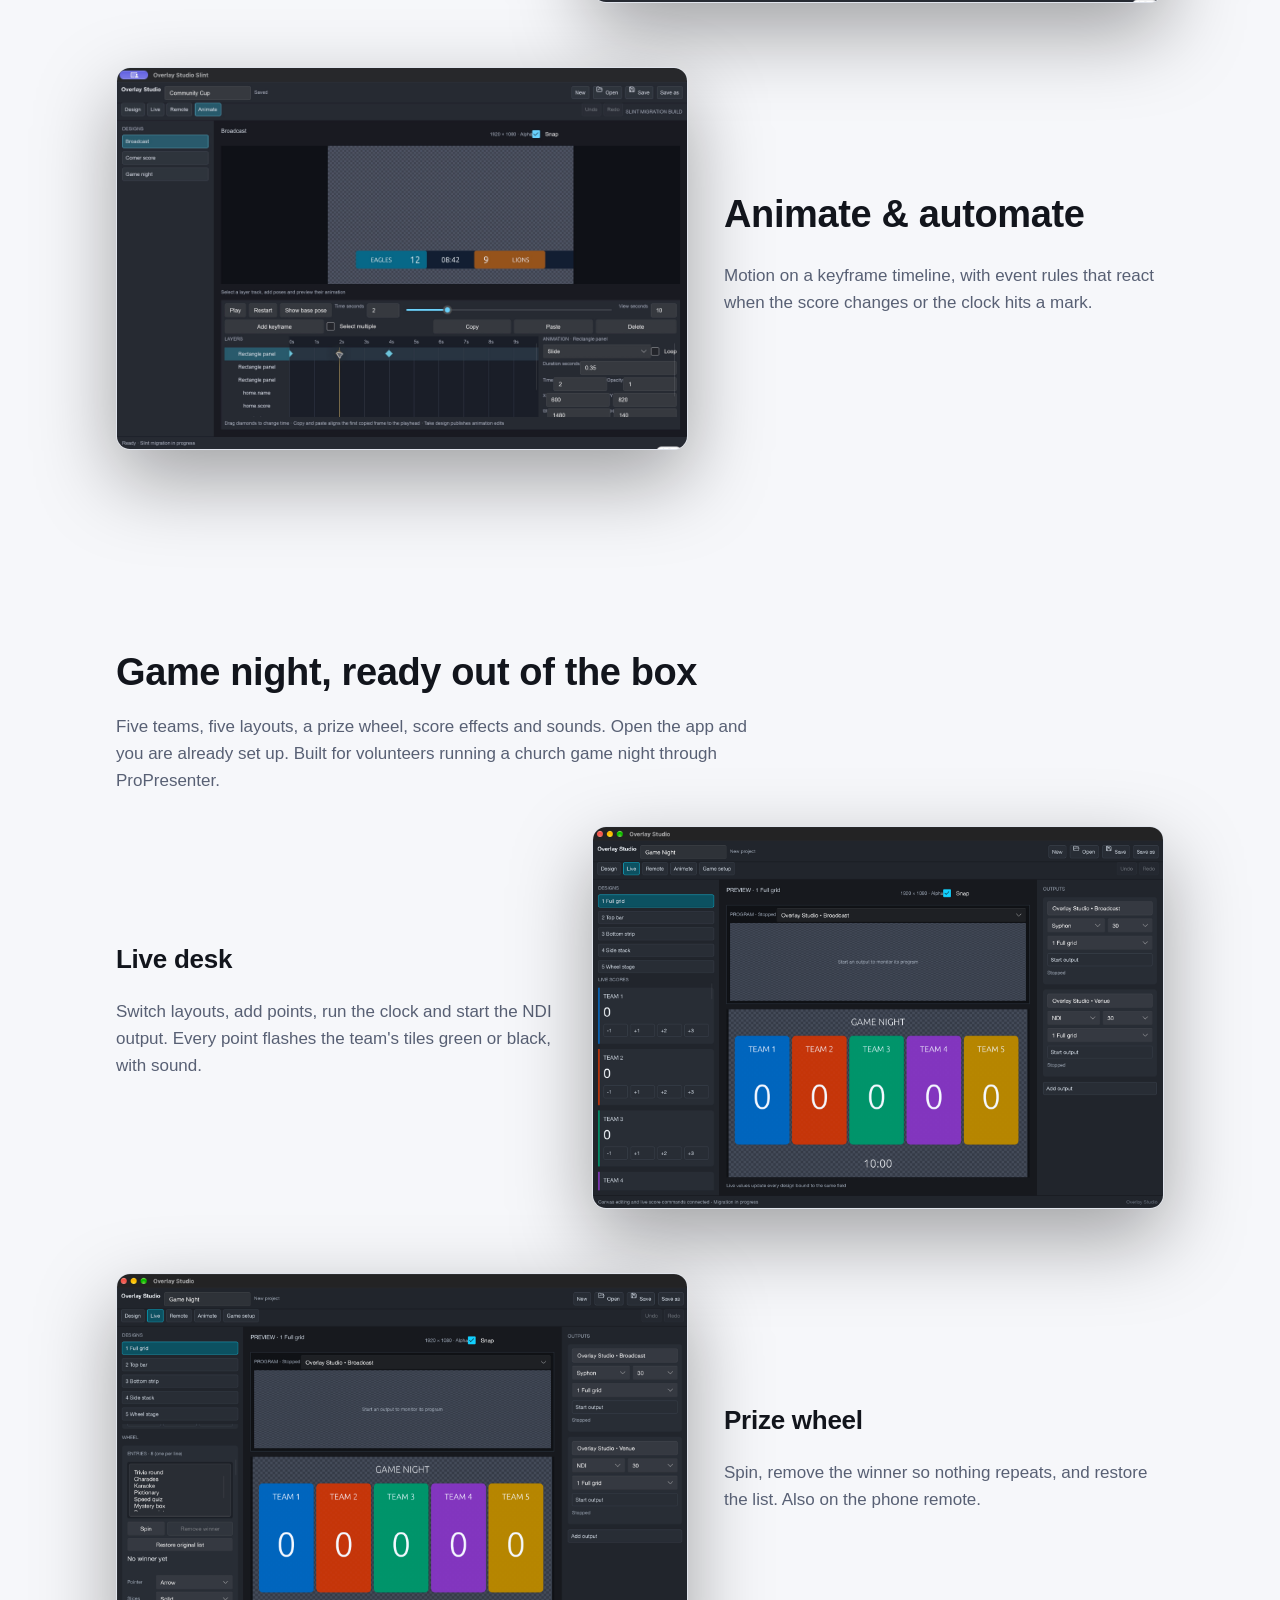
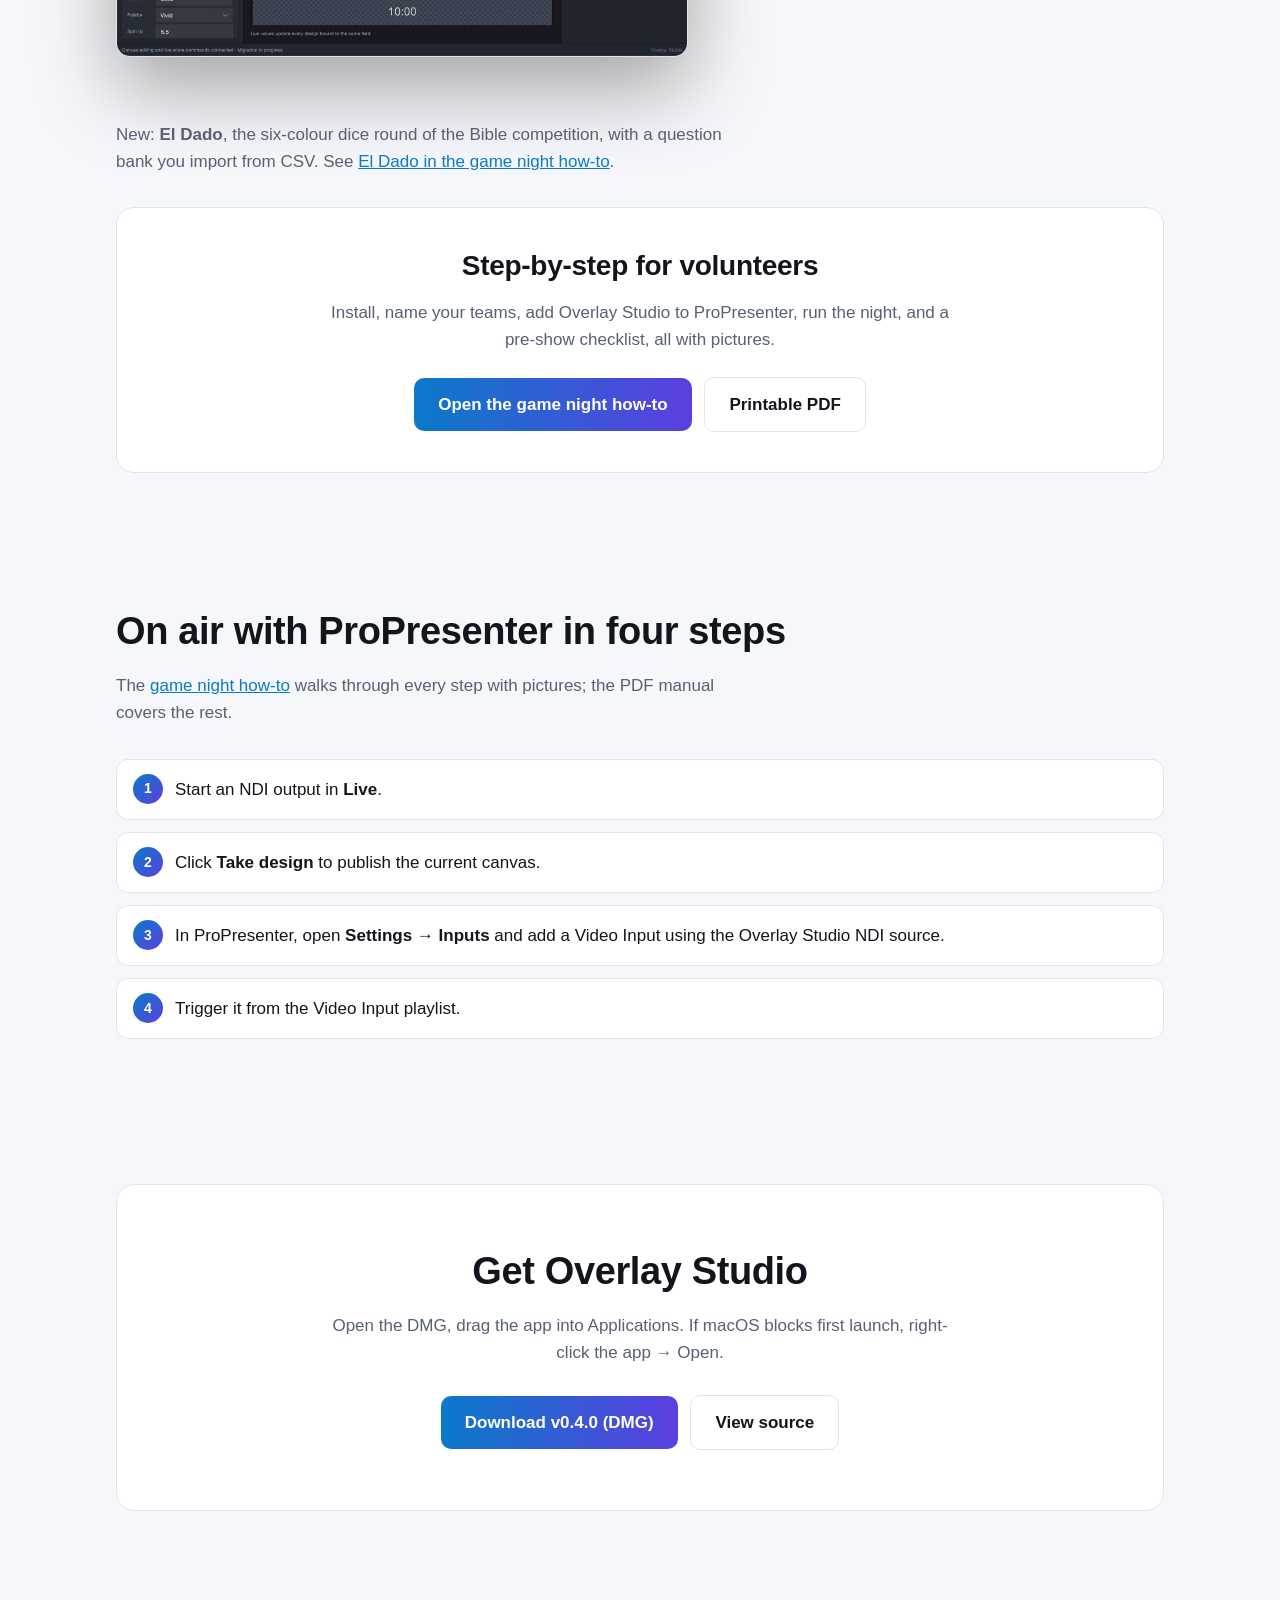
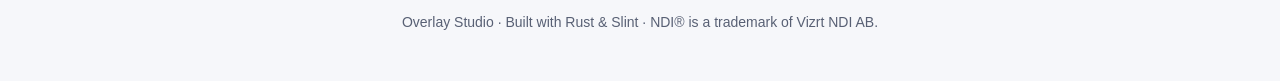
==== commit 5310d43b: "Release 0.4.0: El Dado guide screenshots, version bump and docs Co-Authored-By: Claude Sonnet 5.5 <n" ====
--- a/docs/index.html
+++ b/docs/index.html
@@ -109,7 +109,7 @@
 
 <section>
 <div class="cta"><h2>Get Overlay Studio</h2><p class="lead" style="margin:0 auto 24px">Open the DMG, drag the app into Applications. If macOS blocks first launch, right-click the app → Open.</p>
-<a class="btn p" href="https://github.com/juandozuna/overlay-studio/releases/latest">Download v0.3.0 (DMG)</a>
+<a class="btn p" href="https://github.com/juandozuna/overlay-studio/releases/latest">Download v0.4.0 (DMG)</a>
 <a class="btn s" href="https://github.com/juandozuna/overlay-studio">View source</a></div>
 </section>
 <footer>Overlay Studio · Built with Rust &amp; Slint · NDI® is a trademark of Vizrt NDI AB.</footer>
